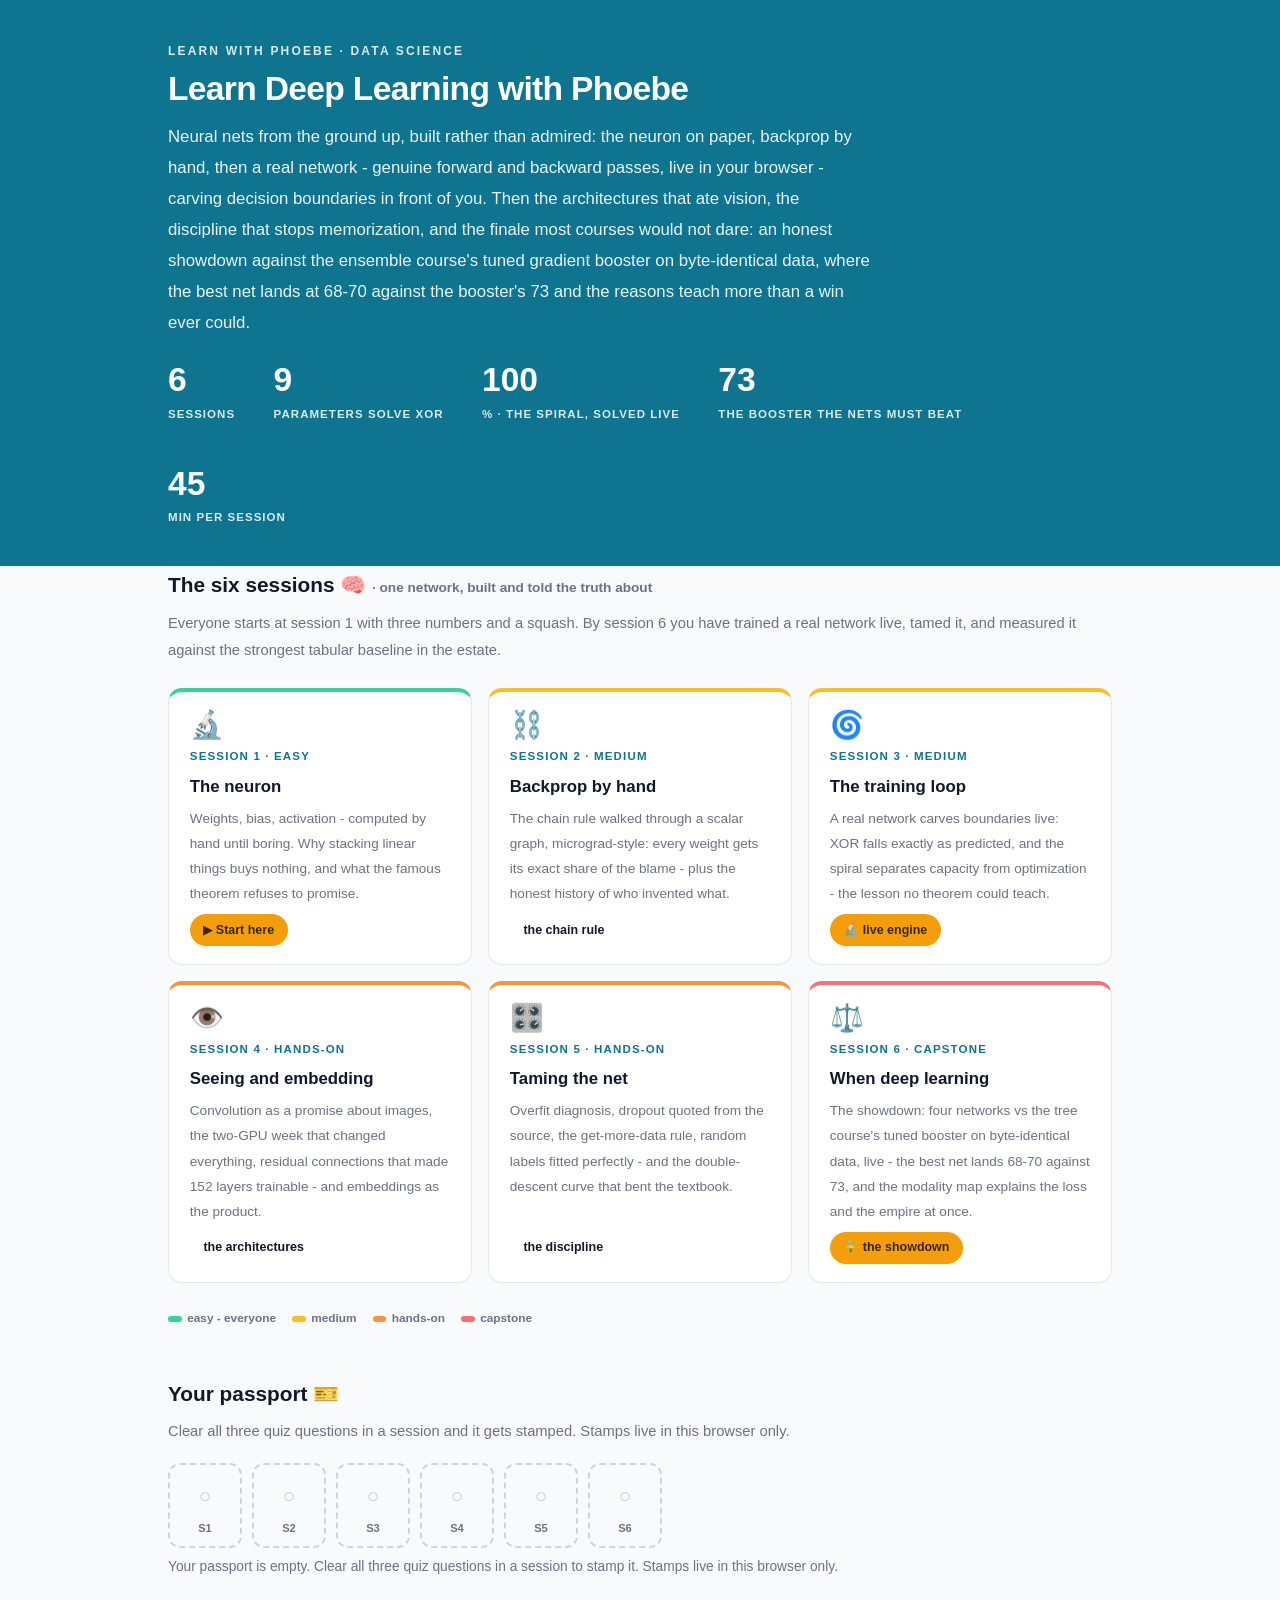
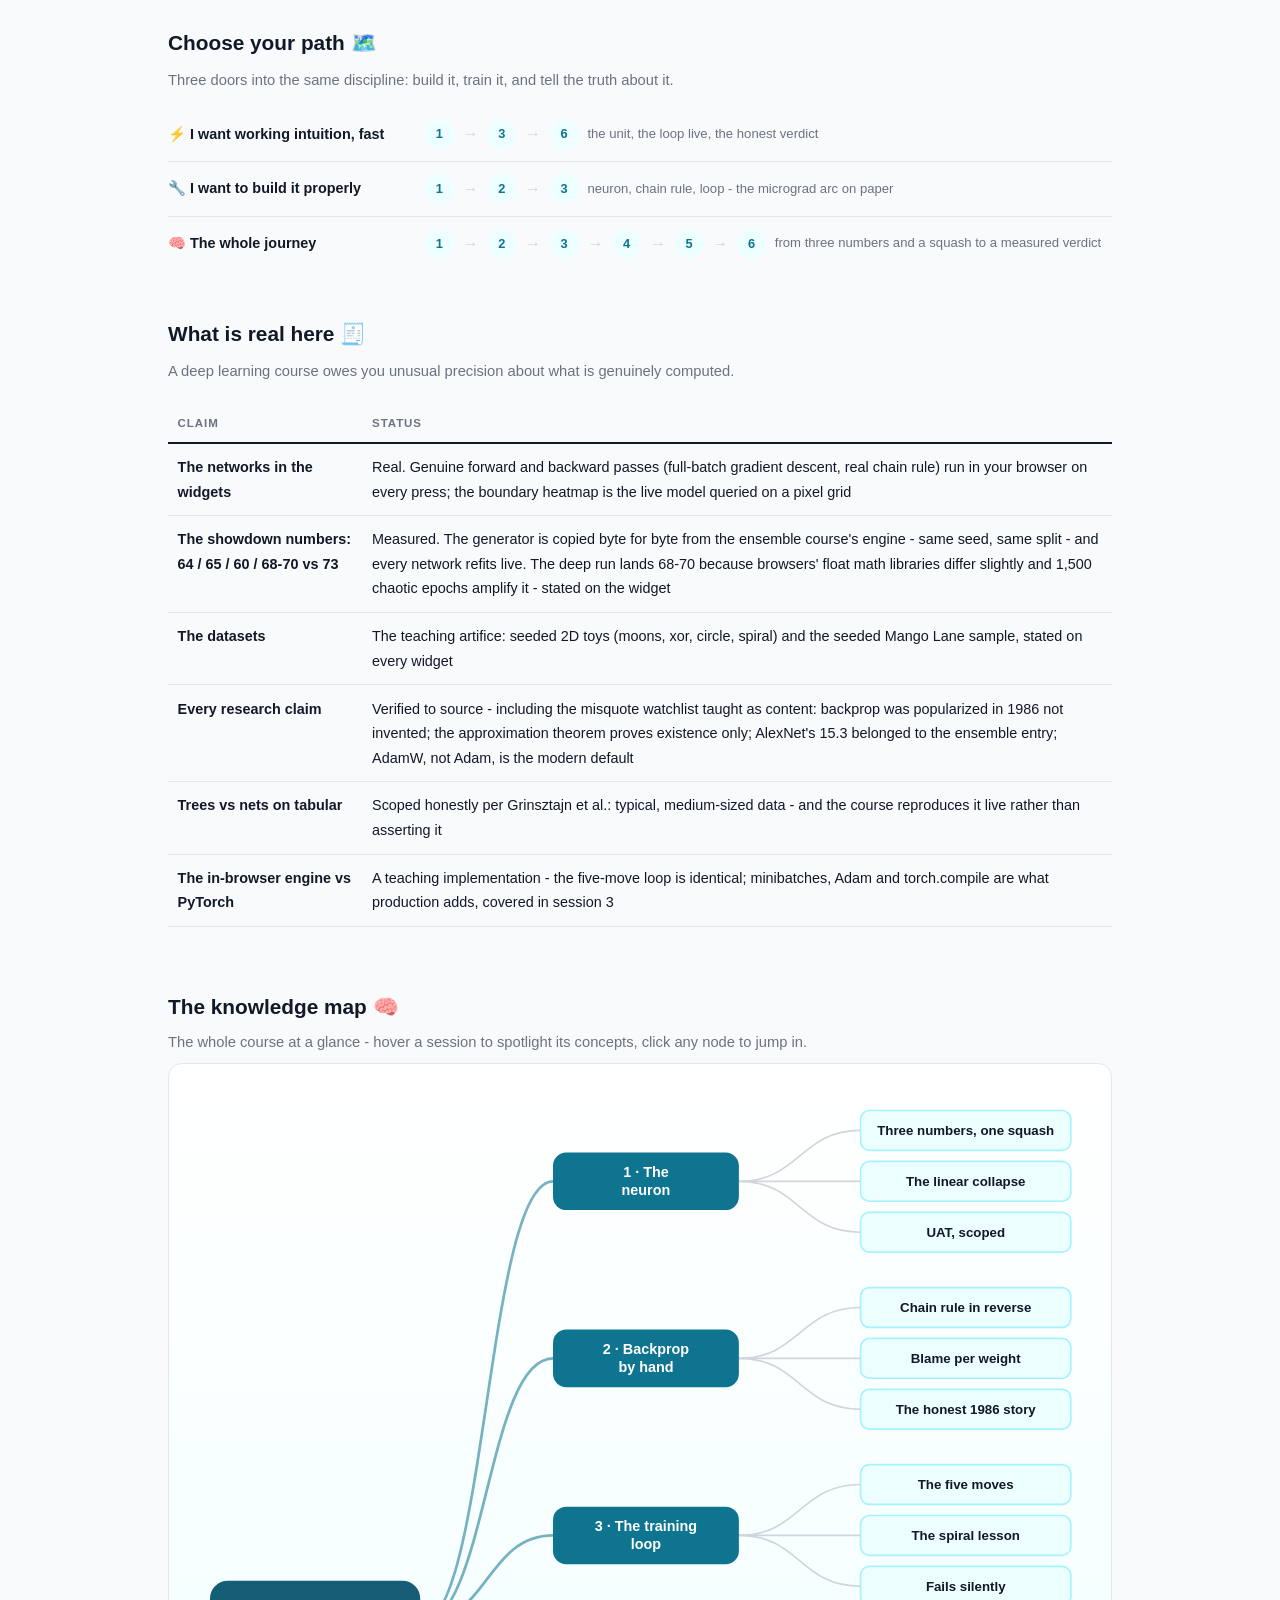
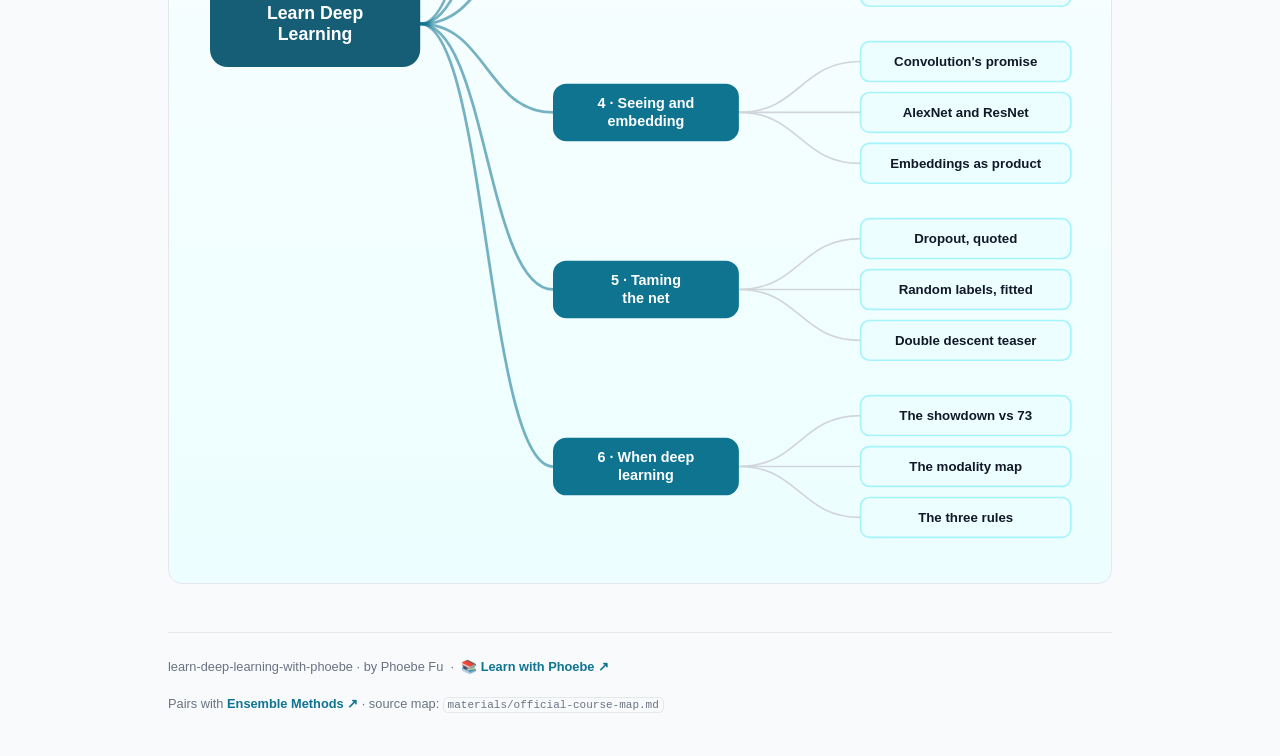
==== index.html @ b38aedf1 "Give this course its own passport storage key PASSPORT_KEY in assets/app.js was still "lwp-passport:" ====
<!DOCTYPE html>
<html lang="en">
<head>
<meta charset="UTF-8">
<meta name="viewport" content="width=device-width, initial-scale=1.0">
<!-- social:start -->
<meta name="description" content="Six sessions on neural nets from the ground up: backprop by hand, a real network carving boundaries live in your browser, the architectures that ate vision, and the honest showdown against gradient boosting on identical data. Free, by Phoebe Fu.">
<meta property="og:type" content="website">
<meta property="og:site_name" content="Learn with Phoebe">
<meta property="og:title" content="Learn Deep Learning with Phoebe">
<meta property="og:description" content="Neural nets from the ground up - backprop by hand, live boundary carving, and the honest showdown vs the trees.">
<meta property="og:url" content="https://phoebefu6.github.io/learn-deep-learning-with-phoebe/">
<meta property="og:image" content="https://phoebefu6.github.io/learn-deep-learning-with-phoebe/assets/og-cover.png">
<meta name="twitter:card" content="summary_large_image">
<meta name="twitter:title" content="Learn Deep Learning with Phoebe">
<meta name="twitter:description" content="Neural nets from the ground up, with a real network trained live in your browser.">
<meta name="twitter:image" content="https://phoebefu6.github.io/learn-deep-learning-with-phoebe/assets/og-cover.png">
<!-- social:end -->
<title>Learn Deep Learning with Phoebe</title>
<link rel="stylesheet" href="assets/style.css?v=1">
<style>

  .stats-row { display: flex; gap: 2.4rem; margin-top: 1.5rem; flex-wrap: wrap; }
  .stat b { display: block; font-size: 2.1rem; font-weight: 800; line-height: 1.05; font-variant-numeric: tabular-nums; }
  .stat span { font-size: .72rem; opacity: .85; text-transform: uppercase; letter-spacing: .09em; font-weight: 600; }

  .course-grid { display: grid; grid-template-columns: repeat(auto-fit, minmax(17rem, 1fr)); gap: 1rem; margin-top: 1.5rem; }
  .course-card {
    border: 1px solid var(--hairline);
    border-top: 4px solid var(--diff, var(--indigo));
    border-radius: var(--radius);
    padding: 1.2rem 1.3rem 1.1rem;
    display: flex;
    flex-direction: column;
    gap: .5rem;
    text-decoration: none;
    color: var(--ink);
    background: #fff;
    transition: box-shadow .15s ease, border-color .15s ease, transform .15s ease;
    position: relative;
  }
  .course-card:hover { border-color: var(--indigo-soft); border-top-color: var(--diff, var(--indigo)); box-shadow: 0 8px 28px rgba(14,116,144,.14); transform: translateY(-3px); }
  .course-card .cicon { font-size: 1.7rem; line-height: 1; }
  .course-card .cnum { font-size: .72rem; font-weight: 700; color: var(--indigo); text-transform: uppercase; letter-spacing: .1em; }
  .course-card h3 { font-size: 1.05rem; font-weight: 800; line-height: 1.3; }
  .course-card p { font-size: .85rem; color: var(--muted); flex: 1; }
  .course-card .meta { display: flex; gap: .4rem; flex-wrap: wrap; }

  .diff-legend { display: flex; gap: 1rem; margin-top: 1.6rem; font-size: .74rem; color: var(--muted); font-weight: 600; flex-wrap: wrap; }
  .diff-legend i { display: inline-block; width: .85rem; height: .35rem; border-radius: 999px; margin-right: .35rem; vertical-align: middle; }

  .paths { margin-top: 2.6rem; }
  .paths h2 { font-size: 1.3rem; font-weight: 800; margin-bottom: .3rem; }
  .paths .plede { color: var(--muted); font-size: .92rem; margin-bottom: .8rem; }
  .path { display: flex; gap: .55rem; align-items: center; padding: .75rem 0; border-bottom: .5px solid var(--hairline); flex-wrap: wrap; }
  .path:last-child { border-bottom: none; }
  .path b { min-width: 15.5rem; font-size: .9rem; }
  .path .pstep { background: var(--indigo-50); color: var(--indigo); border-radius: 999px; padding: .16rem .68rem; font-weight: 700; font-size: .8rem; text-decoration: none; transition: all .12s ease; }
  .path .pstep:hover { background: var(--indigo); color: #fff; }
  .path .parr { color: var(--faint); font-weight: 700; }

  .mm-section { margin-top: 1.6rem; }
  .mm-section h2 { font-size: 1.3rem; font-weight: 800; margin-bottom: .2rem; }
  .mm-section .mm-lede { color: var(--muted); font-size: .92rem; margin-bottom: .4rem; }
  .mm-wrap { border: 1px solid var(--hairline); border-radius: var(--radius); background: linear-gradient(180deg,#fff,#ECFEFF); padding: .6rem; overflow-x: auto; }
  .mm-svg { width: 100%; height: auto; display: block; max-width: 60rem; margin: 0 auto; min-width: 34rem; }
  .mm-link { cursor: pointer; text-decoration: none; }
  .mm-node rect { transition: opacity .15s ease, filter .15s ease; }
  .mm-node text { pointer-events: none; }
  .mm-link:hover .mm-node rect { filter: brightness(1.06); }
  .mm-edge { transition: opacity .15s ease; }
</style>
</head>
<body>

<header class="masthead">
  <div class="wrap">
    <div class="eyebrow">Learn with Phoebe · Data Science</div>
    <h1>Learn <span class="accent">Deep Learning</span> with Phoebe</h1>
    <p class="sub">Neural nets from the ground up, built rather than admired: the neuron on paper, backprop by hand, then a real network - genuine forward and backward passes, live in your browser - carving decision boundaries in front of you. Then the architectures that ate vision, the discipline that stops memorization, and the finale most courses would not dare: an honest showdown against the ensemble course's tuned gradient booster on byte-identical data, where the best net lands at 68-70 against the booster's 73 and the reasons teach more than a win ever could.</p>
    <div class="stats-row">
      <div class="stat"><b data-count="6">6</b><span>sessions</span></div>
      <div class="stat"><b data-count="9">9</b><span>parameters solve XOR</span></div>
      <div class="stat"><b data-count="100">100</b><span>% · the spiral, solved live</span></div>
      <div class="stat"><b data-count="73">73</b><span>the booster the nets must beat</span></div>
      <div class="stat"><b data-count="45">45</b><span>min per session</span></div>
    </div>
  </div>
</header>

<main class="wrap">

  <section class="section">
    <div class="paths" style="margin-top:0">
      <h2>The six sessions 🧠 <span style="font-size:.85rem;font-weight:600;color:var(--muted)">· one network, built and told the truth about</span></h2>
      <p class="plede">Everyone starts at session 1 with three numbers and a squash. By session 6 you have trained a real network live, tamed it, and measured it against the strongest tabular baseline in the estate.</p>
    </div>

    <div class="course-grid">
      <a class="course-card" href="courses/01-the-neuron.html" style="--diff:#34D399">
        <span class="cicon">🔬</span>
        <span class="cnum">Session 1 · easy</span>
        <h3>The neuron</h3>
        <p>Weights, bias, activation - computed by hand until boring. Why stacking linear things buys nothing, and what the famous theorem refuses to promise.</p>
        <span class="meta"><span class="pill amber">▶ Start here</span></span>
      </a>
      <a class="course-card" href="courses/02-backprop-by-hand.html" style="--diff:#FBBF24">
        <span class="cicon">⛓️</span>
        <span class="cnum">Session 2 · medium</span>
        <h3>Backprop by hand</h3>
        <p>The chain rule walked through a scalar graph, micrograd-style: every weight gets its exact share of the blame - plus the honest history of who invented what.</p>
        <span class="meta"><span class="pill">the chain rule</span></span>
      </a>
      <a class="course-card" href="courses/03-the-training-loop.html" style="--diff:#FBBF24">
        <span class="cicon">🌀</span>
        <span class="cnum">Session 3 · medium</span>
        <h3>The training loop</h3>
        <p>A real network carves boundaries live: XOR falls exactly as predicted, and the spiral separates capacity from optimization - the lesson no theorem could teach.</p>
        <span class="meta"><span class="pill amber">🔬 live engine</span></span>
      </a>
      <a class="course-card" href="courses/04-seeing-and-embedding.html" style="--diff:#FB923C">
        <span class="cicon">👁️</span>
        <span class="cnum">Session 4 · hands-on</span>
        <h3>Seeing and embedding</h3>
        <p>Convolution as a promise about images, the two-GPU week that changed everything, residual connections that made 152 layers trainable - and embeddings as the product.</p>
        <span class="meta"><span class="pill">the architectures</span></span>
      </a>
      <a class="course-card" href="courses/05-taming-the-net.html" style="--diff:#FB923C">
        <span class="cicon">🎛️</span>
        <span class="cnum">Session 5 · hands-on</span>
        <h3>Taming the net</h3>
        <p>Overfit diagnosis, dropout quoted from the source, the get-more-data rule, random labels fitted perfectly - and the double-descent curve that bent the textbook.</p>
        <span class="meta"><span class="pill">the discipline</span></span>
      </a>
      <a class="course-card" href="courses/06-when-deep-learning.html" style="--diff:#F87171">
        <span class="cicon">⚖️</span>
        <span class="cnum">Session 6 · capstone</span>
        <h3>When deep learning</h3>
        <p>The showdown: four networks vs the tree course's tuned booster on byte-identical data, live - the best net lands 68-70 against 73, and the modality map explains the loss and the empire at once.</p>
        <span class="meta"><span class="pill amber">🔒 the showdown</span></span>
      </a>
    </div>

    <div class="diff-legend">
      <span><i style="background:#34D399"></i>easy - everyone</span>
      <span><i style="background:#FBBF24"></i>medium</span>
      <span><i style="background:#FB923C"></i>hands-on</span>
      <span><i style="background:#F87171"></i>capstone</span>
    </div>
  </section>

  <section class="section">
    <div class="paths" style="margin-top:0">
      <h2>Your passport 🎫</h2>
      <p class="plede">Clear all three quiz questions in a session and it gets stamped. Stamps live in this browser only.</p>
    </div>
    <div class="pp-strip"></div>
  </section>

  <section class="section">
    <div class="paths">
      <h2>Choose your path 🗺️</h2>
      <p class="plede">Three doors into the same discipline: build it, train it, and tell the truth about it.</p>
      <div class="path"><b>⚡ I want working intuition, fast</b>
        <a class="pstep" href="courses/01-the-neuron.html">1</a><span class="parr">→</span>
        <a class="pstep" href="courses/03-the-training-loop.html">3</a><span class="parr">→</span>
        <a class="pstep" href="courses/06-when-deep-learning.html">6</a>
        <span style="font-size:.82rem;color:var(--muted)">the unit, the loop live, the honest verdict</span>
      </div>
      <div class="path"><b>🔧 I want to build it properly</b>
        <a class="pstep" href="courses/01-the-neuron.html">1</a><span class="parr">→</span>
        <a class="pstep" href="courses/02-backprop-by-hand.html">2</a><span class="parr">→</span>
        <a class="pstep" href="courses/03-the-training-loop.html">3</a>
        <span style="font-size:.82rem;color:var(--muted)">neuron, chain rule, loop - the micrograd arc on paper</span>
      </div>
      <div class="path"><b>🧠 The whole journey</b>
        <a class="pstep" href="courses/01-the-neuron.html">1</a><span class="parr">→</span>
        <a class="pstep" href="courses/02-backprop-by-hand.html">2</a><span class="parr">→</span>
        <a class="pstep" href="courses/03-the-training-loop.html">3</a><span class="parr">→</span>
        <a class="pstep" href="courses/04-seeing-and-embedding.html">4</a><span class="parr">→</span>
        <a class="pstep" href="courses/05-taming-the-net.html">5</a><span class="parr">→</span>
        <a class="pstep" href="courses/06-when-deep-learning.html">6</a>
        <span style="font-size:.82rem;color:var(--muted)">from three numbers and a squash to a measured verdict</span>
      </div>
    </div>
  </section>

  <section class="section">
    <div class="paths" style="margin-top:0">
      <h2>What is real here 🧾</h2>
      <p class="plede">A deep learning course owes you unusual precision about what is genuinely computed.</p>
    </div>
    <table class="clean">
      <tr><th>Claim</th><th>Status</th></tr>
      <tr><td>The networks in the widgets</td><td>Real. Genuine forward and backward passes (full-batch gradient descent, real chain rule) run in your browser on every press; the boundary heatmap is the live model queried on a pixel grid</td></tr>
      <tr><td>The showdown numbers: 64 / 65 / 60 / 68-70 vs 73</td><td>Measured. The generator is copied byte for byte from the ensemble course's engine - same seed, same split - and every network refits live. The deep run lands 68-70 because browsers' float math libraries differ slightly and 1,500 chaotic epochs amplify it - stated on the widget</td></tr>
      <tr><td>The datasets</td><td>The teaching artifice: seeded 2D toys (moons, xor, circle, spiral) and the seeded Mango Lane sample, stated on every widget</td></tr>
      <tr><td>Every research claim</td><td>Verified to source - including the misquote watchlist taught as content: backprop was popularized in 1986 not invented; the approximation theorem proves existence only; AlexNet's 15.3 belonged to the ensemble entry; AdamW, not Adam, is the modern default</td></tr>
      <tr><td>Trees vs nets on tabular</td><td>Scoped honestly per Grinsztajn et al.: typical, medium-sized data - and the course reproduces it live rather than asserting it</td></tr>
      <tr><td>The in-browser engine vs PyTorch</td><td>A teaching implementation - the five-move loop is identical; minibatches, Adam and torch.compile are what production adds, covered in session 3</td></tr>
    </table>
  </section>

  <section class="section mm-section">
    <h2>The knowledge map 🧠</h2>
    <p class="mm-lede">The whole course at a glance - hover a session to spotlight its concepts, click any node to jump in.</p>
    <div class="mm-wrap"><div id="mindmap"></div></div>
  </section>

  <footer class="pagefoot">
    <span>learn-deep-learning-with-phoebe · by Phoebe Fu &nbsp;·&nbsp; 📚 <a href="https://phoebefu6.github.io/learn-with-phoebe/">Learn with Phoebe ↗</a></span>
    <span>Pairs with <a href="https://phoebefu6.github.io/learn-ensemble-methods-with-phoebe/">Ensemble Methods ↗</a> · source map: <span class="mono">materials/official-course-map.md</span></span>
  </footer>

</main>

<script>
window.MINDMAP_DATA = {
  "title": "Learn Deep\nLearning",
  "centerColor": "#155E75",
  "sessions": [
    {
      "label": "The\nneuron",
      "href": "courses/01-the-neuron.html",
      "color": "#34D399",
      "concepts": [
        { "label": "Three numbers, one squash", "href": "courses/01-the-neuron.html" },
        { "label": "The linear collapse", "href": "courses/01-the-neuron.html" },
        { "label": "UAT, scoped", "href": "courses/01-the-neuron.html" }
      ]
    },
    {
      "label": "Backprop\nby hand",
      "href": "courses/02-backprop-by-hand.html",
      "color": "#FBBF24",
      "concepts": [
        { "label": "Chain rule in reverse", "href": "courses/02-backprop-by-hand.html" },
        { "label": "Blame per weight", "href": "courses/02-backprop-by-hand.html" },
        { "label": "The honest 1986 story", "href": "courses/02-backprop-by-hand.html" }
      ]
    },
    {
      "label": "The training\nloop",
      "href": "courses/03-the-training-loop.html",
      "color": "#FBBF24",
      "concepts": [
        { "label": "The five moves", "href": "courses/03-the-training-loop.html" },
        { "label": "The spiral lesson", "href": "courses/03-the-training-loop.html" },
        { "label": "Fails silently", "href": "courses/03-the-training-loop.html" }
      ]
    },
    {
      "label": "Seeing and\nembedding",
      "href": "courses/04-seeing-and-embedding.html",
      "color": "#FB923C",
      "concepts": [
        { "label": "Convolution's promise", "href": "courses/04-seeing-and-embedding.html" },
        { "label": "AlexNet and ResNet", "href": "courses/04-seeing-and-embedding.html" },
        { "label": "Embeddings as product", "href": "courses/04-seeing-and-embedding.html" }
      ]
    },
    {
      "label": "Taming\nthe net",
      "href": "courses/05-taming-the-net.html",
      "color": "#FB923C",
      "concepts": [
        { "label": "Dropout, quoted", "href": "courses/05-taming-the-net.html" },
        { "label": "Random labels, fitted", "href": "courses/05-taming-the-net.html" },
        { "label": "Double descent teaser", "href": "courses/05-taming-the-net.html" }
      ]
    },
    {
      "label": "When deep\nlearning",
      "href": "courses/06-when-deep-learning.html",
      "color": "#F87171",
      "concepts": [
        { "label": "The showdown vs 73", "href": "courses/06-when-deep-learning.html" },
        { "label": "The modality map", "href": "courses/06-when-deep-learning.html" },
        { "label": "The three rules", "href": "courses/06-when-deep-learning.html" }
      ]
    }
  ]
};
</script>
<script src="assets/mindmap.js?v=1"></script>
<script src="assets/app.js?v=2"></script>
</body>
</html>
---- assets/style.css ----
/* learn-mcp-with-phoebe - editorial bold design system
   Accent: SQLite blue #0E7490 · Ink navy #155E75 · Flagship: amber #F59E0B
   (CSS var names still read --indigo/--amber; they hold SQL-blue values.) */

:root {
  --indigo: #0E7490;
  --indigo-deep: #155E75;
  --indigo-mid: #06B6D4;
  --indigo-soft: #A5F3FC;
  --indigo-50: #ECFEFF;
  --ink: #111827;
  --muted: #6B7280;
  --faint: #D1D5DB;
  --hairline: #E5E7EB;
  --amber: #F59E0B;
  --amber-ink: #3A2400;
  --amber-50: #FFF7E6;
  --paper: #F8FAFC;
  --code-bg: #06202B;
  --code-ink: #D7ECF2;
  --radius: 14px;
}

* { margin: 0; padding: 0; box-sizing: border-box; }

html { font-size: 16px; scroll-behavior: smooth; }
html.zoom-125 { font-size: 20px; }
html.zoom-150 { font-size: 24px; }

body {
  font-family: "Inter", -apple-system, BlinkMacSystemFont, "Segoe UI", Roboto, sans-serif;
  background: var(--paper);
  color: var(--ink);
  line-height: 1.85;
  font-feature-settings: "tnum";
}

.wrap { max-width: 62rem; margin: 0 auto; padding: 0 1.5rem; }

/* ---------- header band ---------- */
.masthead {
  background: var(--indigo);
  color: #fff;
  padding: 2.5rem 0 2.25rem;
}
.masthead .eyebrow {
  font-size: .75rem;
  letter-spacing: .18em;
  text-transform: uppercase;
  opacity: .85;
  font-weight: 600;
}
.masthead h1 {
  font-size: 2.1rem;
  line-height: 1.15;
  font-weight: 800;
  margin: .5rem 0 .75rem;
  letter-spacing: -.02em;
}
.masthead h1 .accent { color: inherit; }
.masthead .sub { font-size: 1.05rem; opacity: .92; max-width: 44rem; }

.chip-row { display: flex; flex-wrap: wrap; gap: .5rem; margin-top: 1.1rem; }
.chip {
  display: inline-flex;
  align-items: center;
  gap: .35rem;
  border-radius: 999px;
  padding: .25rem .8rem;
  font-size: .78rem;
  font-weight: 600;
  white-space: nowrap;
}
.chip.level { background: #fff; color: var(--indigo); }
.chip.audience { background: rgba(255,255,255,.16); color: #fff; border: 1px solid rgba(255,255,255,.35); }
.chip.time { background: var(--ink); color: #fff; font-variant-numeric: tabular-nums; }


/* ---------- toolbar ---------- */
.toolbar {
  position: sticky;
  top: 0;
  z-index: 40;
  background: rgba(255,255,255,.94);
  backdrop-filter: blur(6px);
  border-bottom: 1px solid var(--hairline);
  padding: .55rem 0;
}
.toolbar .wrap { display: flex; align-items: center; gap: .6rem; }
.toolbar .crumb { font-size: .8rem; color: var(--muted); font-weight: 600; margin-right: auto; }
.toolbar .crumb a { color: var(--indigo); text-decoration: none; }
.btn {
  border: 1px solid var(--hairline);
  background: #fff;
  color: var(--ink);
  border-radius: 999px;
  padding: .35rem .9rem;
  font-size: .78rem;
  font-weight: 600;
  cursor: pointer;
  font-family: inherit;
  transition: all .15s ease;
}
.btn:hover { border-color: var(--indigo); color: var(--indigo); }
.btn.primary { background: var(--indigo); border-color: var(--indigo); color: #fff; }
.btn.primary:hover { background: var(--indigo-deep); }

/* ---------- sections ---------- */
main { padding: 2.5rem 0 4rem; }

.section { margin-bottom: 2.8rem; }
.section-kicker { margin-bottom: 1rem; }
.section-kicker .klabel {
  display: block;
  font-size: .72rem;
  text-transform: uppercase;
  letter-spacing: .1em;
  color: var(--indigo);
  font-weight: 700;
  margin-bottom: .35rem;
}
.section-kicker h2 {
  font-size: 1.45rem;
  font-weight: 800;
  letter-spacing: -.01em;
  display: flex;
  align-items: center;
  gap: .7rem;
  flex-wrap: wrap;
}
.section-kicker .tag {
  border-radius: 999px;
  padding: .18rem .7rem;
  font-size: .7rem;
  font-weight: 700;
  text-transform: uppercase;
  letter-spacing: .08em;
}
.tag.concept { background: var(--indigo-50); color: var(--indigo); }
.tag.demo { background: var(--amber-50); color: var(--amber-ink); }
.tag.exercise { background: var(--ink); color: #fff; }

.lede { color: var(--muted); max-width: 46rem; margin-bottom: 1.4rem; line-height: 1.8; }

/* live vs self-study markers on cards */
.mode {
  font-size: .64rem;
  font-weight: 700;
  text-transform: uppercase;
  letter-spacing: .07em;
  padding: .14rem .6rem;
  border-radius: 999px;
  flex: none;
}
.mode.live { background: var(--indigo); color: #fff; }
.mode.self { background: #fff; color: var(--muted); border: 1px solid var(--hairline); }

/* ---------- accordions ---------- */
details.card {
  border: 1px solid var(--hairline);
  border-radius: var(--radius);
  margin-bottom: .8rem;
  overflow: hidden;
  background: #fff;
}
details.card[open] { border-color: var(--indigo-soft); box-shadow: 0 8px 28px rgba(14,116,144,.08); }
details.card summary {
  list-style: none;
  cursor: pointer;
  padding: 1rem 1.25rem;
  display: flex;
  align-items: center;
  gap: .75rem;
  font-weight: 700;
  font-size: 1.02rem;
  user-select: none;
}
details.card summary::-webkit-details-marker { display: none; }
details.card summary .dot {
  width: .6rem; height: .6rem;
  border-radius: 999px;
  background: var(--indigo);
  flex: none;
}
details.card summary .mini { margin-left: auto; font-size: .72rem; color: var(--muted); font-weight: 600; white-space: nowrap; }
details.card summary .caret { transition: transform .2s ease; color: var(--indigo); font-size: .8rem; }
details.card[open] summary .caret { transform: rotate(90deg); }
details.card .body { padding: 0 1.25rem 1.4rem; border-top: 1px solid var(--hairline); padding-top: 1.15rem; }
details.card .body p { margin-bottom: 1.05rem; max-width: 48rem; }
details.card .body p:last-child { margin-bottom: 0; }
details.card .body ul, details.card .body ol { margin: 0 0 1.1rem 1.2rem; max-width: 47rem; }
details.card .body li { margin-bottom: .65rem; }
details.card .body h4 { font-size: .95rem; font-weight: 700; margin: 1.1rem 0 .45rem; }
details.card .body h4:first-child { margin-top: 0; }

/* ---------- pills & legends ---------- */
.legend { display: flex; flex-wrap: wrap; gap: .5rem; margin: 0 0 1.2rem; }
.pill {
  display: inline-flex;
  align-items: center;
  gap: .4rem;
  border-radius: 999px;
  padding: .28rem .85rem;
  font-size: .78rem;
  font-weight: 600;
}
.pill.solid { background: var(--indigo); color: #fff; }
.pill.light { background: var(--indigo-50); color: var(--indigo); }
.pill.inkpill { background: var(--ink); color: #fff; }
.pill.amber, .pill.peach { background: var(--amber); color: var(--amber-ink); }
.pill.bare { color: var(--faint); }

/* ---------- 4D grid ---------- */
.grid-2 { display: grid; grid-template-columns: repeat(auto-fit, minmax(15rem, 1fr)); gap: .8rem; margin: .5rem 0 1rem; }
.d-card {
  border: 1px solid var(--hairline);
  border-left: 4px solid var(--indigo);
  border-radius: 10px;
  padding: 1rem 1.1rem;
}
.d-card h4 { font-size: .95rem; margin-bottom: .3rem; }
.d-card h4 .lead-letter { color: var(--indigo); }
.d-card p { font-size: .86rem; color: var(--muted); margin: 0; }

/* ---------- tables ---------- */
table.clean { width: 100%; border-collapse: collapse; font-size: .9rem; margin: .4rem 0 1rem; }
table.clean th {
  text-align: left;
  font-size: .72rem;
  text-transform: uppercase;
  letter-spacing: .08em;
  color: var(--muted);
  padding: .5rem .6rem;
  border-bottom: 2px solid var(--ink);
}
table.clean td { padding: .7rem .6rem; border-bottom: .5px solid var(--hairline); vertical-align: top; line-height: 1.7; }
table.clean td:first-child { font-weight: 600; }

/* ---------- prompt boxes ---------- */
.prompt-box {
  position: relative;
  background: var(--code-bg);
  color: var(--code-ink);
  border-radius: var(--radius);
  padding: 1.1rem 1.2rem;
  margin: 1rem 0 1.2rem;
  font-family: "SF Mono", ui-monospace, Menlo, Consolas, monospace;
  font-size: .84rem;
  line-height: 1.65;
  white-space: pre-wrap;
  word-break: break-word;
}
.prompt-box .label {
  position: absolute;
  top: -0.7rem;
  left: 1rem;
  background: var(--indigo);
  color: #fff;
  font-family: "Inter", -apple-system, sans-serif;
  font-size: .68rem;
  font-weight: 700;
  letter-spacing: .06em;
  text-transform: uppercase;
  border-radius: 999px;
  padding: .15rem .7rem;
}
.prompt-box.bad .label { background: var(--faint); color: var(--ink); }
.prompt-box.good .label { background: var(--amber); color: var(--amber-ink); }
.copy-btn {
  position: absolute;
  top: .7rem;
  right: .7rem;
  background: rgba(255,255,255,.1);
  border: 1px solid rgba(255,255,255,.25);
  color: #fff;
  border-radius: 999px;
  padding: .25rem .8rem;
  font-size: .72rem;
  font-weight: 600;
  cursor: pointer;
  font-family: "Inter", -apple-system, sans-serif;
  transition: background .15s ease;
}
.copy-btn:hover { background: rgba(255,255,255,.22); }
.copy-btn.copied { background: var(--amber); border-color: var(--amber); color: var(--amber-ink); }

/* ---------- demo steps ---------- */
.steps { counter-reset: step; margin: .6rem 0 1rem; }
.step {
  display: flex;
  gap: .9rem;
  padding: .85rem 0;
  border-bottom: .5px solid var(--hairline);
}
.step:last-child { border-bottom: none; }
.step::before {
  counter-increment: step;
  content: counter(step);
  flex: none;
  width: 1.7rem; height: 1.7rem;
  border-radius: 999px;
  background: var(--indigo-50);
  color: var(--indigo);
  font-weight: 700;
  font-size: .85rem;
  display: inline-flex;
  align-items: center;
  justify-content: center;
  margin-top: .1rem;
}
.step p { margin: 0; }

/* ---------- callouts ---------- */
.callout {
  border-radius: var(--radius);
  padding: 1rem 1.2rem;
  margin: 1rem 0;
  font-size: .92rem;
}
.callout.tip { background: var(--indigo-50); border-left: 4px solid var(--indigo); }
.callout.win { background: var(--amber-50); border-left: 4px solid var(--amber); }
.callout strong:first-child { display: block; margin-bottom: .2rem; }

.callout.example {
  background: #FFFFFF;
  border: 1px solid var(--hairline);
  border-left: 4px solid var(--amber);
  font-size: .9rem;
}
.callout.example .ex-pill {
  display: inline-block;
  background: var(--amber);
  color: var(--amber-ink);
  border-radius: 999px;
  padding: .15rem .7rem;
  font-size: .68rem;
  font-weight: 700;
  text-transform: uppercase;
  letter-spacing: .06em;
  margin-bottom: .5rem;
}
.callout.example p { margin: 0 0 .75rem; max-width: 47rem; }
.callout.example p:last-child { margin-bottom: 0; }
.callout.example ul { margin: 0 0 0 1.1rem; max-width: 46rem; }
.callout.example li { margin-bottom: .6rem; }
.callout.example li:last-child { margin-bottom: 0; }

/* ---------- zoomable figures ---------- */
figure.zoomable {
  border: 1px solid var(--hairline);
  border-radius: var(--radius);
  padding: 1.2rem;
  margin: 1rem 0 1.4rem;
  cursor: zoom-in;
  transition: box-shadow .15s ease;
  background: #fff;
}
figure.zoomable:hover { box-shadow: 0 8px 28px rgba(14,116,144,.12); }
figure.zoomable svg, figure.zoomable img { width: 100%; height: auto; display: block; }
figure.zoomable figcaption {
  margin-top: .6rem;
  font-size: .76rem;
  color: var(--muted);
  font-weight: 600;
  display: flex;
  align-items: center;
  gap: .4rem;
}

.lightbox {
  position: fixed;
  inset: 0;
  z-index: 100;
  background: rgba(17,24,39,.9);
  display: none;
  align-items: center;
  justify-content: center;
  padding: 3vh 3vw;
  cursor: zoom-out;
}
.lightbox.open { display: flex; }
.lightbox .inner {
  background: #fff;
  border-radius: var(--radius);
  padding: 2rem;
  max-width: 94vw;
  max-height: 92vh;
  overflow: auto;
}
.lightbox .inner svg, .lightbox .inner img { width: min(88vw, 70rem); height: auto; }
.lightbox .close-hint {
  position: fixed;
  top: 1rem; right: 1.4rem;
  color: #fff;
  font-size: .8rem;
  font-weight: 600;
  opacity: .8;
}

/* ---------- courses covered ---------- */
.covered { border: 1px solid var(--hairline); border-radius: var(--radius); overflow: hidden; }
.covered-row {
  display: flex;
  align-items: baseline;
  gap: .8rem;
  padding: .75rem 1.1rem;
  border-bottom: .5px solid var(--hairline);
  font-size: .9rem;
}
.covered-row:last-child { border-bottom: none; }
.covered-row .status { flex: none; }
.covered-row .name { font-weight: 600; }
.covered-row .note { margin-left: auto; color: var(--muted); font-size: .78rem; text-align: right; }

/* ---------- cheat sheet footer ---------- */
.cheat {
  background: var(--ink);
  color: #fff;
  border-radius: var(--radius);
  padding: 1.6rem 1.6rem 1.3rem;
  margin-top: 3rem;
}
.cheat h3 { font-size: 1.1rem; margin-bottom: 1rem; }
.cheat h3 span { color: var(--indigo-soft); }
.cheat .grid-2 { gap: 1rem; }
.cheat .cheat-item { border-left: 3px solid var(--indigo-mid); padding-left: .8rem; }
.cheat .cheat-item b { display: block; font-size: .85rem; color: var(--indigo-soft); }
.cheat .cheat-item span { font-size: .82rem; opacity: .85; }

footer.pagefoot {
  border-top: 1px solid var(--hairline);
  margin-top: 3rem;
  padding: 1.4rem 0 2.5rem;
  font-size: .8rem;
  color: var(--muted);
  display: flex;
  justify-content: space-between;
  flex-wrap: wrap;
  gap: .8rem;
}
footer.pagefoot a { color: var(--indigo); text-decoration: none; font-weight: 600; }

/* ---------- wayfinding: reading progress + section dots + part numbers ---------- */

#progress-bar {
  position: fixed;
  top: 0; left: 0;
  height: 3px;
  width: 0;
  background: linear-gradient(90deg, var(--indigo), var(--amber));
  z-index: 90;
}

.pagenav {
  position: fixed;
  right: 1.1rem;
  top: 50%;
  transform: translateY(-50%);
  z-index: 50;
  display: flex;
  flex-direction: column;
  gap: .55rem;
}
.pagenav a {
  width: .68rem; height: .68rem;
  border-radius: 999px;
  background: #fff;
  border: 2px solid var(--faint);
  display: block;
  position: relative;
  transition: all .15s ease;
}
.pagenav a:hover { border-color: var(--indigo); transform: scale(1.3); }
.pagenav a.active { background: var(--indigo); border-color: var(--indigo); }
.pagenav a .nlabel {
  position: absolute;
  right: 1.4rem;
  top: 50%;
  transform: translateY(-50%);
  background: var(--ink);
  color: #fff;
  font-size: .7rem;
  font-weight: 600;
  padding: .22rem .65rem;
  border-radius: 6px;
  white-space: nowrap;
  opacity: 0;
  pointer-events: none;
  transition: opacity .15s ease;
}
.pagenav a:hover .nlabel { opacity: 1; }
@media (max-width: 74rem) { .pagenav { display: none; } }

main { counter-reset: partnum -1; }
.section .section-kicker { position: relative; }
.section .section-kicker::before {
  counter-increment: partnum;
  content: counter(partnum, decimal-leading-zero);
  position: absolute;
  right: 0;
  top: -1.2rem;
  font-size: 4.4rem;
  font-weight: 800;
  color: var(--indigo-50);
  line-height: 1;
  font-variant-numeric: tabular-nums;
  pointer-events: none;
  z-index: 0;
}
.section .section-kicker > * { position: relative; z-index: 1; }

details.card summary { transition: background .15s ease; }
details.card summary:hover { background: #FAFCFE; }

/* ---------- journey strip: you are here in the series ---------- */
.journey {
  display: flex;
  align-items: center;
  gap: .45rem;
  margin-top: 1.1rem;
  flex-wrap: wrap;
}
.journey .jlabel { font-size: .7rem; font-weight: 700; text-transform: uppercase; letter-spacing: .09em; opacity: .8; margin-right: .3rem; }
.journey a {
  width: 1.7rem; height: 1.7rem;
  border-radius: 999px;
  display: inline-flex;
  align-items: center;
  justify-content: center;
  font-size: .8rem;
  font-weight: 700;
  text-decoration: none;
  color: #fff;
  border: 1.5px solid rgba(255,255,255,.45);
  transition: all .15s ease;
  font-variant-numeric: tabular-nums;
}
.journey a:hover { border-color: #fff; transform: scale(1.12); }
.journey a.here { background: #fff; color: var(--indigo); border-color: #fff; }
.journey a.dd-chip { width: auto; border-radius: 999px; padding: 0 .7rem; font-size: .72rem; }

/* ---------- check-yourself quiz ---------- */
.quiz-q {
  border: 1px solid var(--hairline);
  border-radius: var(--radius);
  padding: 1.1rem 1.25rem 1rem;
  margin-bottom: .9rem;
  background: #fff;
}
.quiz-q .qtext { font-weight: 700; margin-bottom: .7rem; }
.quiz-q .qopt {
  display: block;
  width: 100%;
  text-align: left;
  background: #fff;
  border: 1px solid var(--hairline);
  border-radius: 10px;
  padding: .6rem .9rem;
  margin-bottom: .5rem;
  font-size: .9rem;
  font-family: inherit;
  color: var(--ink);
  cursor: pointer;
  transition: all .15s ease;
}
.quiz-q .qopt:hover { border-color: var(--indigo); background: var(--indigo-50); }
.quiz-q .qopt.correct { background: var(--indigo); border-color: var(--indigo); color: #fff; font-weight: 600; }
.quiz-q .qopt.correct::after { content: "  ✓"; }
.quiz-q .qopt.wrong { background: #FEF2F2; border-color: #FCA5A5; color: #991B1B; animation: qshake .3s ease; }
.quiz-q .qopt.wrong::after { content: "  ✗ try again"; font-size: .78rem; }
.quiz-q .qopt:disabled { cursor: default; }
.quiz-q .qwhy {
  display: none;
  background: var(--amber-50);
  border-left: 4px solid var(--amber);
  border-radius: 8px;
  padding: .6rem .9rem;
  font-size: .86rem;
  margin-top: .3rem;
}
.quiz-q.answered .qwhy { display: block; }
@keyframes qshake {
  0%, 100% { transform: translateX(0); }
  25% { transform: translateX(-5px); }
  75% { transform: translateX(5px); }
}
.quiz-score { font-weight: 700; color: var(--indigo); margin-top: .4rem; }

@media (prefers-reduced-motion: reduce) {
  .quiz-q .qopt.wrong { animation: none; }
  .journey a:hover { transform: none; }
}

/* ---------- micro-interactions (react-bits inspired, vanilla) ---------- */

/* BlurText: staggered word reveal on the masthead headline */
.masthead h1 .bw {
  display: inline-block;
  opacity: 0;
  filter: blur(8px);
  transform: translateY(.35em);
  animation: bw-in .7s cubic-bezier(.22,.9,.35,1) forwards;
  animation-delay: var(--bw-delay, 0s);
}
@keyframes bw-in {
  to { opacity: 1; filter: blur(0); transform: translateY(0); }
}

/* SpotlightCard: cursor-following highlight on accordion cards */
details.card { position: relative; }
details.card::after {
  content: "";
  position: absolute;
  inset: 0;
  pointer-events: none;
  opacity: 0;
  transition: opacity .3s ease;
  background: radial-gradient(320px circle at var(--mx, 50%) var(--my, 50%), rgba(14,116,144,.09), transparent 65%);
}
details.card:hover::after { opacity: 1; }

/* ScrollReveal: sections rise in as they enter the viewport */
.js-reveal .section {
  opacity: 0;
  transform: translateY(16px);
  transition: opacity .6s ease, transform .6s cubic-bezier(.22,.9,.35,1);
}
.js-reveal .section.revealed { opacity: 1; transform: none; }

@media (prefers-reduced-motion: reduce) {
  .masthead h1 .bw { animation: none; opacity: 1; filter: none; transform: none; }
  details.card::after { display: none; }
  .js-reveal .section { opacity: 1; transform: none; transition: none; }
}

@media (max-width: 40rem) {
  .masthead h1 { font-size: 1.6rem; }
  
  .toolbar .crumb { display: none; }
}

@media print {
  .toolbar, .copy-btn { display: none; }
  details.card { border: 1px solid #ccc; }
}

/* ---------- live SQL playground (sql-live.js) ---------- */
.sqlbox {
  border: 1px solid var(--hairline);
  border-radius: var(--radius);
  background: #fff;
  overflow: hidden;
  margin: 1rem 0 1.4rem;
  box-shadow: 0 8px 28px rgba(14,116,144,.06);
}
.sql-bar {
  display: flex; align-items: center; gap: .5rem;
  padding: .5rem .8rem;
  background: var(--indigo-deep);
  color: #fff;
}
.sql-dot { width: .6rem; height: .6rem; border-radius: 999px; background: var(--amber); flex: none; }
.sql-title { font-size: .76rem; font-weight: 600; letter-spacing: .02em; opacity: .92; }
.sql-spacer { margin-left: auto; }
.sql-btn {
  border: 1px solid rgba(255,255,255,.28);
  background: rgba(255,255,255,.08);
  color: #fff;
  border-radius: 999px;
  padding: .26rem .8rem;
  font-size: .74rem; font-weight: 700; cursor: pointer;
  font-family: inherit; transition: all .14s ease; white-space: nowrap;
}
.sql-btn:hover { background: rgba(255,255,255,.2); }
.sql-btn.sql-run { background: var(--amber); color: var(--amber-ink); border-color: var(--amber); }
.sql-btn.sql-run:hover { filter: brightness(1.05); }
.sql-label {
  display: block;
  font-size: .64rem; text-transform: uppercase; letter-spacing: .09em;
  font-weight: 700; color: var(--muted);
  padding: .6rem .9rem .2rem;
}
.sql-code-wrap { border-bottom: 1px solid var(--hairline); }
.sql-code {
  width: 100%;
  border: none; outline: none; resize: vertical;
  padding: .35rem .9rem .9rem;
  font-family: "SF Mono", "JetBrains Mono", Menlo, Consolas, monospace;
  font-size: .86rem; line-height: 1.6;
  color: var(--ink); background: #fff;
  tab-size: 2;
}
.sql-out { padding: .2rem .9rem 1rem; overflow-x: auto; }
.sql-tablewrap { overflow-x: auto; }
table.sql-table { width: 100%; border-collapse: collapse; font-size: .84rem; margin: .3rem 0 .1rem; }
table.sql-table th {
  text-align: left; text-transform: uppercase; letter-spacing: .05em;
  font-size: .68rem; color: var(--indigo); font-weight: 800;
  padding: .35rem .6rem; border-bottom: 2px solid var(--indigo-50); white-space: nowrap;
}
table.sql-table td {
  padding: .32rem .6rem; border-bottom: .5px solid var(--hairline);
  font-variant-numeric: tabular-nums; white-space: nowrap;
}
table.sql-table tr:last-child td { border-bottom: none; }
.sql-null { color: var(--faint); font-style: italic; font-size: .78rem; }
.sql-note { font-size: .74rem; color: var(--muted); margin: .5rem 0 0; font-weight: 600; }
.sql-hint { font-weight: 500; font-style: italic; }
.sql-err {
  font-size: .82rem; color: #991B1B; background: #FEF2F2;
  border: 1px solid #FCA5A5; border-radius: 8px;
  padding: .55rem .75rem; margin: .4rem 0 0;
  font-family: "SF Mono", Menlo, monospace;
}
.sql-cap { font-size: .78rem; color: var(--muted); padding: 0 .9rem .8rem; }
.sqlbox.sql-had-err .sql-bar { background: #7f1d1d; }


@keyframes mcpIn { from { opacity: 0; transform: translateY(6px); } to { opacity: 1; transform: none; } }


@media (max-width: 640px) {  }


@media (max-width: 640px) {
  
  
}

/* === LWP-PATCH v2 === */
/* palette-agnostic aliases: 75 repos use --indigo/--amber, 1 uses --pine/--clay */
:root {
  --pv-accent: var(--indigo, var(--pine, #F59E0B));
  --pv-flag: var(--amber, var(--clay, #0E7490));
  --pv-flag-50: var(--amber-50, var(--clay-50, #FEF3E2));
}

/* ============================================================
   v2 - readable on a phone + reading modes
   Layout only. No palette tokens are changed.
   ============================================================ */

/* --- skip link --- */
.skip-link {
  position: absolute; left: -9999px; top: 0; z-index: 200;
  background: var(--pv-accent); color: #fff;
  padding: .7rem 1.1rem; border-radius: 0 0 var(--radius) 0;
  font-weight: 700; font-size: .85rem; text-decoration: none;
}
.skip-link:focus { left: 0; }

/* --- visible keyboard focus everywhere --- */
:focus-visible {
  outline: 3px solid var(--pv-flag);
  outline-offset: 2px;
  border-radius: 4px;
}

/* --- diagrams: hold authored width, scroll instead of shrinking --- */
.figscroll { overflow-x: auto; -webkit-overflow-scrolling: touch; overscroll-behavior-x: contain; }
.figscroll::-webkit-scrollbar { height: 6px; }
.figscroll::-webkit-scrollbar-thumb { background: var(--faint); border-radius: 3px; }

/* --- tables: scroll container + sticky row label --- */
.tablescroll { overflow-x: auto; -webkit-overflow-scrolling: touch; border-radius: var(--radius); }

/* --- section contents counter --- */
.sec-meta {
  display: block; margin-top: .3rem;
  font-size: .72rem; font-weight: 700; letter-spacing: .06em;
  text-transform: uppercase; color: var(--muted);
  font-variant-numeric: tabular-nums;
}

/* --- study-mode switch --- */
.btn.mode-on { background: var(--pv-flag); border-color: var(--pv-flag); color: #fff; }

/* --- deep-linked card gets a moment of emphasis --- */
details.card.linked { border-color: var(--pv-flag); box-shadow: 0 0 0 3px var(--pv-flag-50); }

@media (max-width: 820px) {
  /* labels keep the size they were drawn at; the figure scrolls */
  figure.zoomable svg { min-width: 820px; }
  .figscroll .mm-svg, .mindmap svg { min-width: 840px; }

  table.clean { min-width: 620px; }
  table.clean th:first-child,
  table.clean td:first-child {
    position: sticky; left: 0; background: #fff;
    box-shadow: 1px 0 0 var(--hairline);
  }

  pre, .prompt-box { overflow-x: auto; }

  /* 44px tap targets */
  details.card summary { min-height: 44px; }
  .qopt { min-height: 44px; display: flex; align-items: center; padding: .7rem .9rem; }
  .toolbar .btn, .pagefoot a { min-height: 44px; display: inline-flex; align-items: center; }
}

@media (max-width: 640px) {
  /* long inline code tokens and nowrap chips are the two things that still
     forced the page sideways below 640px: let them break rather than push
     the layout. Inside the media query only - desktop is untouched. */
  :not(pre) > code, .prompt-box span, code span,
  p span, li span, td span { overflow-wrap: anywhere; word-break: break-word; }
  .chip, .syn-chip, .pill, .mode, .tag { white-space: normal; max-width: 100%; }

  
  
  .chip-row, .legend { flex-wrap: wrap; }
  .journey { flex-wrap: wrap; row-gap: .45rem; }
}

/* --- print: a session should print as a complete handout --- */
@media print {
  .pagenav, #progress-bar, .skip-link, .journey, .lightbox { display: none !important; }
  details.card > .body { display: block !important; }
  details.card, figure, table.clean, .callout { break-inside: avoid; page-break-inside: avoid; }
  figure.zoomable svg { min-width: 0; max-width: 100%; }
  .figscroll, .tablescroll { overflow: visible; }
  a[href^="http"]::after { content: " (" attr(href) ")"; font-size: .72rem; color: #555; }
}

/* swipe hint: own line, only when the diagram really does scroll */
figure.zoomable.can-scroll figcaption { flex-wrap: wrap; }
figure.zoomable.can-scroll figcaption::after {
  content: "swipe the diagram \2192";
  flex: 0 0 100%;
  margin-top: .2rem;
  font-size: .72rem;
  font-weight: 700;
  letter-spacing: .04em;
  color: var(--pv-flag);
}
/* === /LWP-PATCH === */


/* ============================================================
   LWP WIDGET KIT v1 - wipe / hotspot / tick / tryrow / stakes
   / scorecard / passport. Self-theming off the course :root.
   ============================================================ */

/* --- shared shell --------------------------------------- */
.wk {
  margin: 26px 0;
  border: 1px solid var(--hairline);
  border-radius: var(--radius);
  background: #fff;
  box-shadow: 0 2px 10px rgba(0,0,0,.03);
  overflow: hidden;
}
.wk-head {
  display: flex; align-items: center; gap: 10px;
  padding: 12px 16px;
  background: var(--indigo-50);
  border-bottom: 1px solid var(--hairline);
}
.wk-head b {
  font-size: 0.74rem; font-weight: 800; letter-spacing: .07em;
  text-transform: uppercase; color: var(--indigo-deep);
}
.wk-head .wk-hint { font-size: 0.82rem; color: var(--muted); }
.wk-body { padding: 18px 16px; }
.wk-foot {
  padding: 10px 16px; border-top: 1px dashed var(--hairline);
  font-size: 0.82rem; color: var(--muted); background: var(--paper);
}

/* --- 1. wipe: draggable before/after ------------------- */
.wipe { position: relative; user-select: none; touch-action: none; }
.wipe-panes { position: relative; overflow: hidden; border-radius: 10px; }
.wipe-a, .wipe-b { padding: 18px 20px; font-size: 0.92rem; line-height: 1.75; }
.wipe-a { background: #FEF2F2; border: 1px solid #FCA5A5; border-radius: 10px; }
.wipe-b {
  position: absolute; inset: 0;
  background: var(--indigo-50); border: 1px solid var(--indigo-soft);
  border-radius: 10px;
  clip-path: inset(0 0 0 var(--wx, 50%));
}
.wipe-a h5, .wipe-b h5 {
  margin: 0 0 8px; font-size: 0.72rem; letter-spacing: .07em;
  text-transform: uppercase; font-weight: 800;
}
.wipe-a h5 { color: #991B1B; }
.wipe-b h5 { color: var(--indigo-deep); }
.wipe-a p, .wipe-b p { margin: 0 0 6px; }
.wipe-grip {
  position: absolute; top: 0; bottom: 0; width: 3px;
  background: var(--indigo); cursor: ew-resize; z-index: 3;
  transform: translateX(-1.5px);
}
.wipe-grip::after {
  content: "⇄"; position: absolute; top: 50%; left: 50%;
  transform: translate(-50%, -50%);
  width: 30px; height: 30px; border-radius: 999px;
  background: var(--indigo); color: #fff;
  display: grid; place-items: center;
  font-size: 0.85rem; font-weight: 800;
  box-shadow: 0 3px 12px rgba(0,0,0,.22);
}
.wipe-tags { display: flex; justify-content: space-between; margin-top: 10px; }
.wipe-tags span {
  font-size: 0.7rem; font-weight: 800; letter-spacing: .06em;
  text-transform: uppercase; padding: 3px 10px; border-radius: 999px;
}
.wipe-tags .wt-a { background: #FEF2F2; color: #991B1B; }
.wipe-tags .wt-b { background: var(--indigo-50); color: var(--indigo-deep); }

/* --- 2. hotspot: pins on a mock ------------------------ */
.hotspot { position: relative; }
.hs-mock { position: relative; border-radius: 10px; overflow: hidden; }
.hs-mock svg { display: block; width: 100%; height: auto; }
.hs-pin {
  position: absolute; left: var(--x); top: var(--y);
  transform: translate(-50%, -50%);
  width: 27px; height: 27px; border-radius: 999px;
  border: 2px solid #fff; background: var(--indigo); color: #fff;
  font: 800 0.78rem/1 Inter, sans-serif;
  display: grid; place-items: center; cursor: pointer;
  box-shadow: 0 2px 9px rgba(0,0,0,.28);
  transition: transform .16s ease, background .16s ease;
  z-index: 2;
}
.hs-pin:hover { transform: translate(-50%, -50%) scale(1.18); }
.hs-pin.on { background: var(--amber); color: var(--amber-ink); }
.hs-pin::before {
  content: ""; position: absolute; inset: -7px; border-radius: 999px;
  border: 2px solid var(--indigo); opacity: 0;
}
.hs-pin.on::before { border-color: var(--amber); opacity: .55; }
.hs-caps { margin-top: 14px; display: grid; gap: 8px; }
.hs-cap {
  display: none; gap: 10px;
  padding: 12px 14px; border-radius: 10px;
  background: var(--indigo-50); border-left: 3px solid var(--indigo);
  font-size: 0.9rem; line-height: 1.7;
}
.hs-cap.on { display: flex; }
.hs-cap b {
  flex: 0 0 auto; color: var(--indigo-deep);
  font-size: 0.74rem; letter-spacing: .06em; text-transform: uppercase;
  padding-top: 2px;
}
.hs-empty { font-size: 0.86rem; color: var(--muted); font-style: italic; }

/* --- 3. tick: travelling-dot pipeline ------------------ */
.tick-rail { position: relative; padding: 26px 0 8px; }
.tick-line {
  position: absolute; left: 4%; right: 4%; top: 40px; height: 3px;
  background: var(--hairline); border-radius: 2px;
}
.tick-fill {
  position: absolute; left: 0; top: 0; height: 100%;
  background: var(--indigo); border-radius: 2px;
  width: 0; transition: width .45s cubic-bezier(.4,0,.2,1);
}
.tick-dot {
  position: absolute; top: 41.5px; left: 4%;
  width: 15px; height: 15px; border-radius: 999px;
  background: var(--amber); border: 3px solid #fff;
  box-shadow: 0 2px 9px rgba(0,0,0,.25);
  transform: translate(-50%, -50%);
  transition: left .45s cubic-bezier(.4,0,.2,1);
  z-index: 3;
}
.tick-stages { display: flex; justify-content: space-between; position: relative; }
.tick-stage { flex: 1; text-align: center; }
.tick-stage i {
  display: block; width: 13px; height: 13px; margin: 34px auto 10px;
  border-radius: 999px; background: #fff;
  border: 3px solid var(--faint); transition: border-color .3s ease;
}
.tick-stage.done i { border-color: var(--indigo); background: var(--indigo); }
.tick-stage span {
  font-size: 0.76rem; font-weight: 700; color: var(--muted);
  transition: color .3s ease;
}
.tick-stage.done span { color: var(--ink); }
.tick-controls { display: flex; gap: 8px; align-items: center; margin-top: 6px; }
.tick-btn {
  font: 700 0.8rem Inter, sans-serif; cursor: pointer;
  padding: 7px 15px; border-radius: 999px;
  border: 1px solid var(--indigo); background: var(--indigo); color: #fff;
}
.tick-btn.ghost { background: #fff; color: var(--indigo); }
.tick-btn:disabled { opacity: .4; cursor: not-allowed; }
.tick-note {
  display: none; margin-top: 12px; padding: 13px 15px;
  background: var(--paper); border-left: 3px solid var(--amber);
  border-radius: 8px; font-size: 0.9rem; line-height: 1.75;
}
.tick-note.on { display: block; }
.tick-note b { color: var(--indigo-deep); }

/* --- 4. tryrow: inline micro-try ----------------------- */
.tryrow .tr-in {
  display: flex; gap: 8px; flex-wrap: wrap;
}
.tryrow textarea, .tryrow input[type="text"] {
  flex: 1 1 260px; min-height: 44px;
  font: 400 0.9rem/1.6 ui-monospace, SFMono-Regular, Menlo, monospace;
  padding: 10px 12px; border-radius: 9px;
  border: 1px solid var(--hairline); background: var(--paper); color: var(--ink);
  resize: vertical;
}
.tryrow textarea:focus, .tryrow input:focus {
  outline: none; border-color: var(--indigo);
  box-shadow: 0 0 0 3px var(--indigo-50);
}
.tr-go {
  font: 800 0.8rem Inter, sans-serif; cursor: pointer;
  padding: 0 18px; border-radius: 9px; min-height: 44px;
  border: 1px solid var(--indigo); background: var(--indigo); color: #fff;
}
.tr-out {
  display: none; margin-top: 12px; padding: 13px 15px;
  border-radius: 9px; background: var(--indigo-50);
  border-left: 3px solid var(--indigo);
  font-size: 0.9rem; line-height: 1.7;
}
.tr-out.on { display: block; }
.tr-out.bad { background: #FEF2F2; border-left-color: #991B1B; }
.tr-metrics { display: flex; flex-wrap: wrap; gap: 18px; margin-bottom: 6px; }
.tr-metric { display: flex; flex-direction: column; }
.tr-metric b {
  font: 800 1.35rem/1.1 Inter, sans-serif;
  font-variant-numeric: tabular-nums; color: var(--indigo-deep);
}
.tr-metric span {
  font-size: 0.68rem; font-weight: 700; letter-spacing: .06em;
  text-transform: uppercase; color: var(--muted); margin-top: 3px;
}
.tr-verdict { font-weight: 700; }
.tr-verdict.ok { color: var(--indigo-deep); }
.tr-verdict.no { color: #991B1B; }

/* --- 5. stakes: live cost meter ------------------------ */
.stakes-grid { display: grid; gap: 9px; }
.stakes-grid label {
  display: flex; align-items: flex-start; gap: 10px;
  padding: 11px 13px; border-radius: 9px;
  border: 1px solid var(--hairline); background: var(--paper);
  cursor: pointer; font-size: 0.9rem; line-height: 1.65;
  transition: border-color .16s ease, background .16s ease;
}
.stakes-grid label:hover { border-color: var(--indigo-soft); }
.stakes-grid label.on { border-color: var(--indigo); background: var(--indigo-50); }
.stakes-grid label.trap.on { border-color: #991B1B; background: #FEF2F2; }
.stakes-grid input { margin-top: 4px; accent-color: var(--indigo); flex: 0 0 auto; }
.stakes-grid .sk-d {
  margin-left: auto; flex: 0 0 auto;
  font: 800 0.76rem Inter, sans-serif; font-variant-numeric: tabular-nums;
  padding: 2px 9px; border-radius: 999px;
  background: var(--indigo-50); color: var(--indigo-deep);
}
.stakes-grid label.trap .sk-d { background: #FEF2F2; color: #991B1B; }
.stakes-read {
  display: flex; align-items: baseline; gap: 12px; flex-wrap: wrap;
  margin-top: 16px; padding: 15px 17px; border-radius: 10px;
  background: var(--indigo-deep); color: #fff;
}
.stakes-read output {
  font: 800 2.1rem/1 Inter, sans-serif; font-variant-numeric: tabular-nums;
}
.stakes-read .sk-unit { font-size: 0.85rem; opacity: .82; }
.stakes-read .sk-delta {
  margin-left: auto; font-size: 0.85rem; font-weight: 700;
  padding: 4px 11px; border-radius: 999px;
  background: rgba(255,255,255,.15);
}
.stakes-read .sk-delta.good { background: var(--amber); color: var(--amber-ink); }
.stakes-read .sk-delta.bad { background: #FCA5A5; color: #7f1d1d; }

/* --- 6. scorecard: halfway self-grade ------------------ */
.scorecard .sc-row {
  display: grid; grid-template-columns: 1fr auto; gap: 10px; align-items: center;
  padding: 11px 0; border-bottom: 1px solid var(--hairline);
}
.scorecard .sc-row:last-of-type { border-bottom: 0; }
.scorecard .sc-q { font-size: 0.92rem; line-height: 1.6; }
.scorecard .sc-q em { color: var(--muted); font-style: normal; font-size: 0.84rem; display: block; }
.sc-opts { display: flex; gap: 6px; }
.sc-opts button {
  width: 34px; height: 34px; border-radius: 8px; cursor: pointer;
  border: 1px solid var(--hairline); background: #fff; color: var(--muted);
  font: 800 0.82rem Inter, sans-serif;
}
.sc-opts button.on { background: var(--indigo); border-color: var(--indigo); color: #fff; }
.sc-total {
  margin-top: 16px; padding: 15px 17px; border-radius: 10px;
  background: var(--indigo-50); border-left: 3px solid var(--indigo);
}
.sc-total b {
  font: 800 1.6rem/1 Inter, sans-serif; font-variant-numeric: tabular-nums;
  color: var(--indigo-deep); display: block; margin-bottom: 4px;
}
.sc-total span { font-size: 0.9rem; line-height: 1.7; }

/* --- 7. passport --------------------------------------- */
.pp-pill {
  display: inline-flex; align-items: center; gap: 6px;
  font: 800 0.72rem Inter, sans-serif; letter-spacing: .04em;
  padding: 5px 12px; border-radius: 999px;
  background: var(--indigo-50); color: var(--indigo-deep);
  border: 1px solid var(--indigo-soft); cursor: default;
}
.pp-pill.full { background: var(--amber); color: var(--amber-ink); border-color: var(--amber); }
.pp-strip { display: flex; gap: 10px; flex-wrap: wrap; margin: 18px 0 6px; }
.pp-stamp {
  display: flex; flex-direction: column; align-items: center; gap: 6px;
  width: 74px; padding: 12px 6px; border-radius: 12px;
  border: 2px dashed var(--faint); background: var(--paper);
  text-decoration: none; color: var(--muted);
  transition: all .18s ease;
}
.pp-stamp:hover { border-color: var(--indigo-soft); }
.pp-stamp i { font-size: 1.3rem; font-style: normal; opacity: .35; }
.pp-stamp b { font: 800 0.7rem Inter, sans-serif; }
.pp-stamp.got {
  border-style: solid; border-color: var(--indigo);
  background: var(--indigo-50); color: var(--indigo-deep);
}
.pp-stamp.got i { opacity: 1; }
.pp-note { font-size: 0.86rem; color: var(--muted); }

/* --- 8. cliffhanger ------------------------------------ */
.callout.next {
  border-left: 4px solid var(--amber); background: var(--amber-50);
}
.callout.next .nx-pill {
  display: inline-block; margin-bottom: 7px;
  font: 800 0.68rem Inter, sans-serif; letter-spacing: .07em;
  text-transform: uppercase; padding: 3px 10px; border-radius: 999px;
  background: var(--amber); color: var(--amber-ink);
}

/* --- mobile floor (desktop is the product) ------------- */
@media (max-width: 720px) {
  .wk-body { padding: 14px 12px; }
  .stakes-read output { font-size: 1.7rem; }
  .stakes-grid .sk-d { margin-left: 0; }
  .stakes-grid label { flex-wrap: wrap; }
  .scorecard .sc-row { grid-template-columns: 1fr; }
  .sc-opts { justify-content: flex-start; }
  .tick-stage span { font-size: 0.68rem; }
  .pp-stamp { width: 62px; }
}


/* ============================================================
   dh-live.js - believability, and the other axis
   ============================================================ */
#dh-live { margin: 28px 0; }
.dh-reads { display: grid; grid-template-columns: 1fr 1fr; gap: 12px; margin-bottom: 16px; }
.dh-meter { padding: 16px 18px; border-radius: var(--radius); color: #fff; transition: background .3s ease; }
.dh-meter.dh-b { background: var(--indigo-deep); }
.dh-meter.dh-t { background: var(--indigo); }
.dh-meter.dh-t.collapsed { background: #991B1B; }
.dh-big { display: block; font: 800 2.6rem/1 Inter, sans-serif; font-variant-numeric: tabular-nums; }
.dh-big.hi { color: #A5F3FC; }
.dh-big.mid { color: #fff; }
.dh-big.lo { color: #FCA5A5; }
.dh-mlab { display: block; font: 800 0.7rem Inter, sans-serif; letter-spacing: .07em;
  text-transform: uppercase; opacity: .85; margin-top: 6px; }
.dh-msub { display: block; font-size: 0.82rem; opacity: .8; margin-top: 3px; }
.dh-stage { display: grid; grid-template-columns: 260px 1fr; gap: 16px; margin-bottom: 14px; }
.dh-facewrap { border: 1px solid var(--hairline); border-radius: var(--radius);
  background: var(--paper); padding: 12px; display: grid; place-items: center; }
.dh-face { width: 100%; height: auto; max-width: 220px; }
.dh-right { min-width: 0; }
.dh-h { margin: 0 0 8px; font: 800 0.72rem Inter, sans-serif; letter-spacing: .07em;
  text-transform: uppercase; color: var(--muted); }
.dh-ta { width: 100%; font: 400 0.9rem/1.7 Inter, sans-serif; padding: 11px 13px;
  border-radius: 10px; border: 1px solid var(--hairline); background: #fff; color: var(--ink); resize: vertical; }
.dh-ta:focus { outline: none; border-color: var(--indigo); box-shadow: 0 0 0 3px var(--indigo-50); }
.dh-ctl { display: flex; gap: 10px; align-items: center; margin: 9px 0 14px; flex-wrap: wrap; }
.dh-tnote { font-size: 0.8rem; color: var(--muted); }
.dh-track { display: flex; flex-wrap: wrap; gap: 3px; }
.dh-cell { font: 700 0.66rem ui-monospace, Menlo, monospace; padding: 3px 6px; border-radius: 5px;
  background: var(--indigo-50); color: var(--indigo-deep); transition: all .1s linear; }
.dh-cell.rest { background: var(--paper); color: var(--faint); }
.dh-cell.now { background: var(--amber); color: var(--amber-ink); transform: scale(1.18); }
.dh-panel { border: 1px solid var(--hairline); border-radius: var(--radius); background: #fff; overflow: hidden; }
.dh-phead { display: flex; align-items: center; gap: 10px; flex-wrap: wrap;
  padding: 13px 16px; background: var(--indigo-50); border-bottom: 1px solid var(--hairline); }
.dh-phead b { font: 800 0.74rem Inter, sans-serif; letter-spacing: .07em; text-transform: uppercase; color: var(--indigo-deep); }
.dh-ethhead { background: var(--amber-50); border-top: 1px solid var(--hairline); }
.dh-ethhead b { color: var(--amber-ink); }
.dh-pnote { font-size: 0.82rem; color: var(--muted); }
.dh-lever { display: flex; align-items: flex-start; gap: 11px; flex-wrap: wrap;
  padding: 13px 16px; border-bottom: 1px solid var(--hairline); cursor: pointer; transition: background .16s ease; }
.dh-lever:hover { background: var(--paper); }
.dh-lever.on { background: var(--indigo-50); }
.dh-lever.dh-disc.on { background: var(--amber-50); }
.dh-lever input { margin-top: 4px; accent-color: var(--indigo); flex: 0 0 auto; }
.dh-lever.dh-disc input { accent-color: var(--amber); }
.dh-lmid { flex: 1 1 240px; min-width: 0; }
.dh-lmid b { display: block; font-size: 0.92rem; line-height: 1.5; }
.dh-why { display: block; font-size: 0.82rem; line-height: 1.65; color: var(--muted); margin-top: 3px; }
.dh-w { flex: 0 0 auto; font: 800 0.74rem Inter, sans-serif; font-variant-numeric: tabular-nums;
  padding: 3px 10px; border-radius: 999px; background: var(--indigo-50); color: var(--indigo-deep); }
.dh-w0 { background: var(--amber-50); color: var(--amber-ink); }
.dh-sess { flex: 0 0 auto; font: 700 0.66rem Inter, sans-serif; letter-spacing: .06em;
  text-transform: uppercase; padding: 3px 9px; border-radius: 999px;
  background: var(--paper); color: var(--muted); border: 1px solid var(--hairline); }
.dh-facts { display: flex; gap: 10px; align-items: center; flex-wrap: wrap; padding: 13px 16px;
  border-bottom: 1px solid var(--hairline); background: var(--paper); }
.dh-fnote { font-size: 0.8rem; color: var(--muted); }
.dh-acts { display: flex; gap: 8px; padding: 14px 16px; flex-wrap: wrap; }
.dh-btn { font: 800 0.8rem Inter, sans-serif; cursor: pointer; padding: 9px 17px;
  border-radius: 999px; border: 1px solid var(--indigo); background: var(--indigo); color: #fff; }
.dh-btn.ghost { background: #fff; color: var(--indigo); }
.dh-btn:disabled { opacity: .4; cursor: not-allowed; }
.dh-verdict { margin: 14px 0 0; padding: 13px 16px; border-radius: 10px; font-size: 0.9rem; line-height: 1.75; }
.dh-verdict.ok { background: var(--indigo-50); border-left: 3px solid var(--indigo); }
.dh-verdict.warn { background: var(--amber-50); border-left: 3px solid var(--amber); color: var(--amber-ink); }
.dh-verdict.bad { background: #FEF2F2; border-left: 3px solid #991B1B; color: #7f1d1d; }
.dh-rail { margin: 14px 0 0; padding: 13px 16px; border-radius: 10px;
  background: var(--paper); border-left: 3px solid var(--muted);
  font-size: 0.86rem; line-height: 1.75; color: var(--muted); }
.dh-rail b { color: var(--ink); }
@media (max-width: 860px) {
  .dh-stage { grid-template-columns: 1fr; }
  .dh-reads { grid-template-columns: 1fr; }
  .dh-big { font-size: 2.1rem; }
}


/* ---------- agenda bar ---------- */
/* Restored 2026-08-26. This block was missing from the aiap batch stylesheet while
   older course repos had it, so the masthead agenda rendered as run-on text.
   Band text colours are computed per palette rather than copied, because this
   batch uses much paler soft tones than the repo the block came from. */
.agenda {
  display: flex;
  border-radius: 999px;
  overflow: hidden;
  margin: 1.4rem 0 0;
  font-size: .72rem;
  font-weight: 600;
  text-align: center;
}

.agenda span { padding: .45rem .3rem; white-space: nowrap; overflow: hidden; text-overflow: ellipsis; }

.agenda .a1 { background: var(--indigo-deep); color: #fff; }
.agenda .a2 { background: var(--indigo-mid); color: #111827; }
.agenda .a3 { background: var(--amber); color: #111827; }
.agenda .a4 { background: var(--indigo-soft); color: var(--ink); }


/* ---------- mono, and the warn callout ---------- */
/* Added 2026-08-26. Both were used in markup with no rule anywhere in the
   estate: .mono appeared in 126 places across this batch and in zero
   stylesheets, and .callout.warn inherited only padding and radius from the
   base .callout, which sets no background, so warnings rendered as plain
   indented paragraphs. .mono needs two rules because it is used both as a
   block footer note and as inline code. */
.mono {
  font-family: ui-monospace, SFMono-Regular, "SF Mono", Menlo, Consolas, "Liberation Mono", monospace;
  font-size: .86em;
}

p.mono { color: var(--muted); }

span.mono {
  background: var(--paper);
  border: 1px solid var(--hairline);
  border-radius: 5px;
  padding: .08em .34em;
  white-space: nowrap;
}

.callout.warn { background: #FEF2F2; border-left: 4px solid #B91C1C; }

/* dl-live: real neural net playground */
.dl-wrap { border: 1px solid var(--hairline); border-radius: var(--radius); padding: 1.1rem 1.2rem; background: #fff; }
.dl-honesty { font-size: .78rem; color: var(--muted); border-left: 3px solid var(--amber); padding: .3rem .7rem; margin-bottom: .9rem; }
.dl-ctrl { display: flex; gap: .7rem; align-items: center; flex-wrap: wrap; margin-bottom: .9rem; font-size: .85rem; }
.dl-ctrl label { color: var(--muted); font-weight: 600; }
.dl-ctrl select { border: 1px solid var(--hairline); border-radius: 8px; padding: .25rem .5rem; font: inherit; background: var(--indigo-50); }
.dl-stat { font-weight: 700; color: var(--indigo-deep); font-variant-numeric: tabular-nums; }
.dl-canvasrow { display: flex; gap: 1.2rem; align-items: flex-start; flex-wrap: wrap; }
#dl-canvas { border: 1px solid var(--hairline); border-radius: 12px; background: var(--paper); }
.dl-read { display: flex; flex-direction: column; gap: .9rem; min-width: 180px; }
.dl-num b { font-size: 1.7rem; color: var(--indigo-deep); display: block; font-variant-numeric: tabular-nums; }
.dl-num span { font-size: .74rem; color: var(--muted); text-transform: uppercase; letter-spacing: .04em; }
.dl-note { font-size: .8rem; color: var(--muted); max-width: 220px; }
.dl-board { display: flex; flex-direction: column; gap: .45rem; }
.dl-row { display: grid; grid-template-columns: 64px 1fr auto; gap: .8rem; align-items: center; padding: .5rem .6rem; border-radius: 10px; background: var(--paper); font-size: .86rem; }
.dl-row .dl-name { font-weight: 600; color: var(--ink); }
.dl-row .dl-res { font-variant-numeric: tabular-nums; color: var(--muted); }
.dl-row .dl-res b { color: var(--indigo-deep); }
.dl-row.dl-bench { background: var(--indigo-50); border: 1px solid var(--indigo-soft); }
.dl-row .dl-mark { text-align: center; color: var(--indigo); font-weight: 700; }
@media (max-width: 720px) { .dl-row { grid-template-columns: 64px 1fr; } .dl-row .dl-res { grid-column: 1 / -1; } }
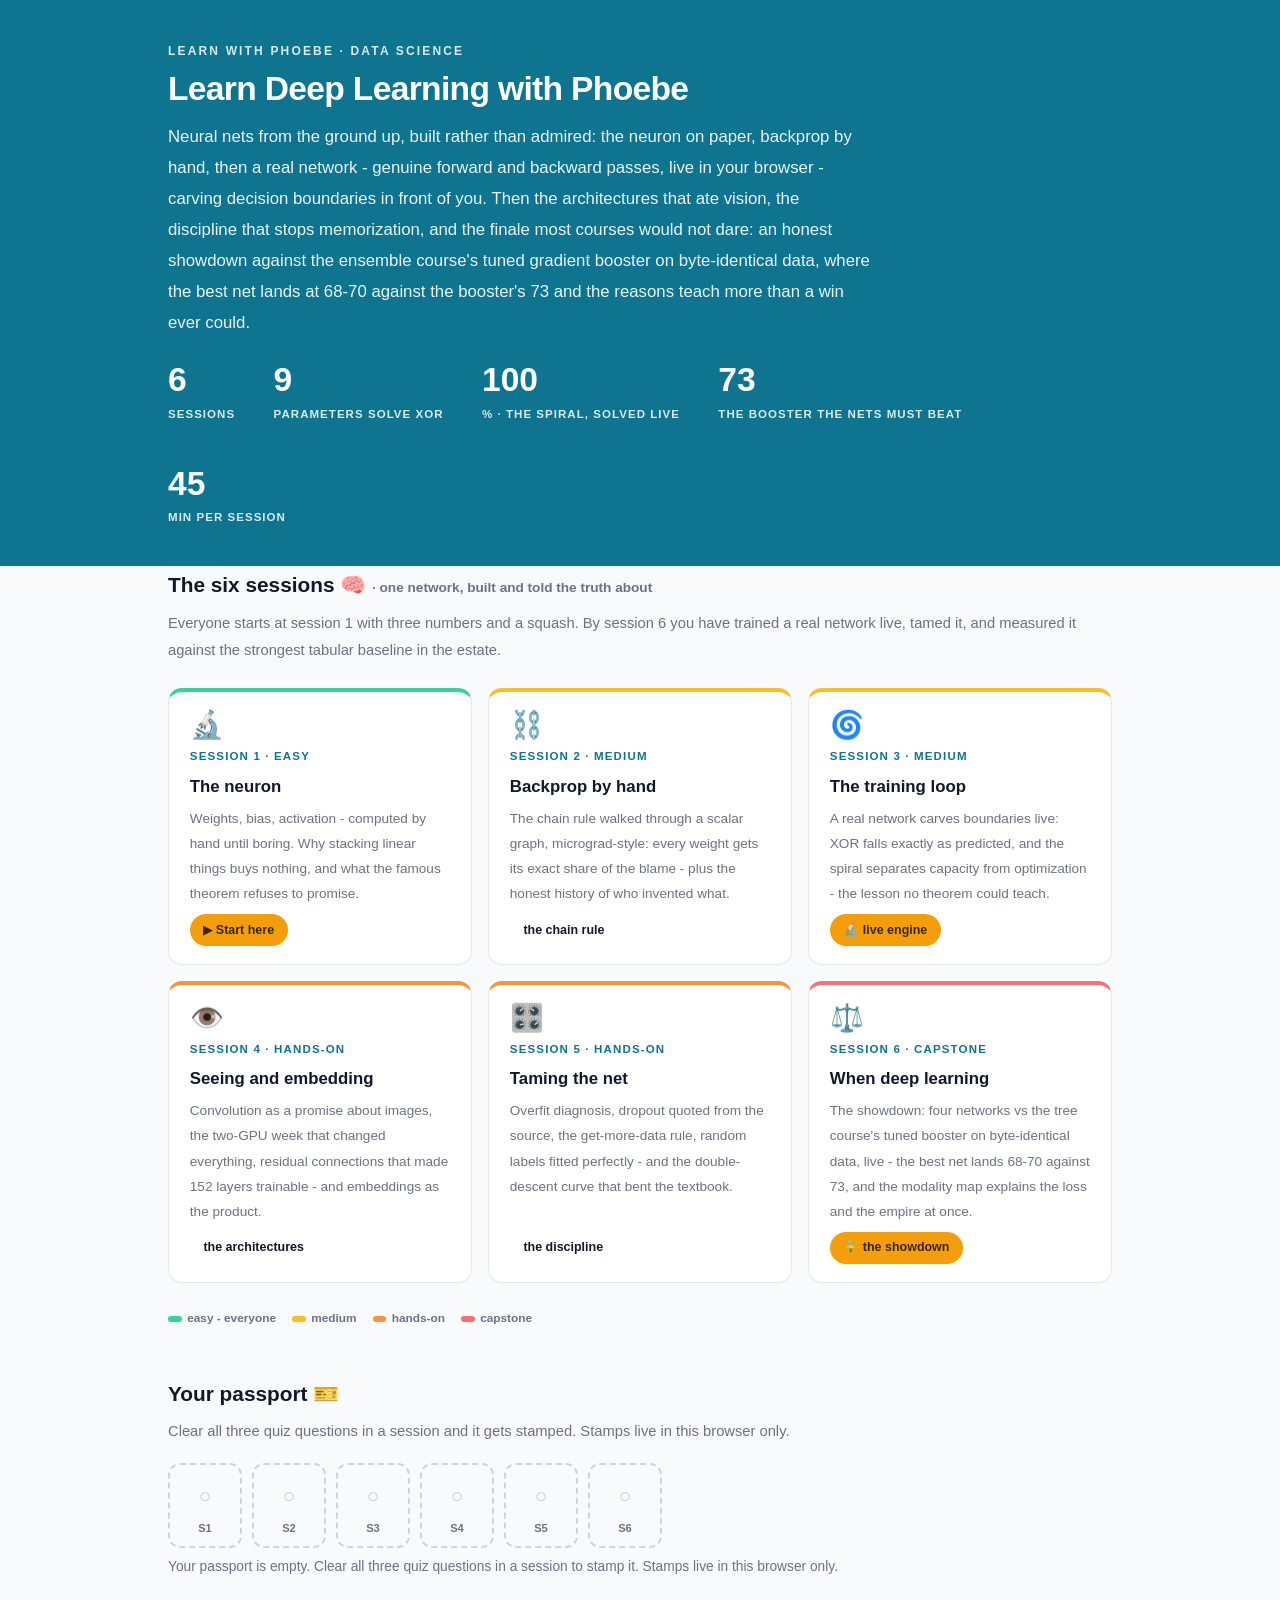
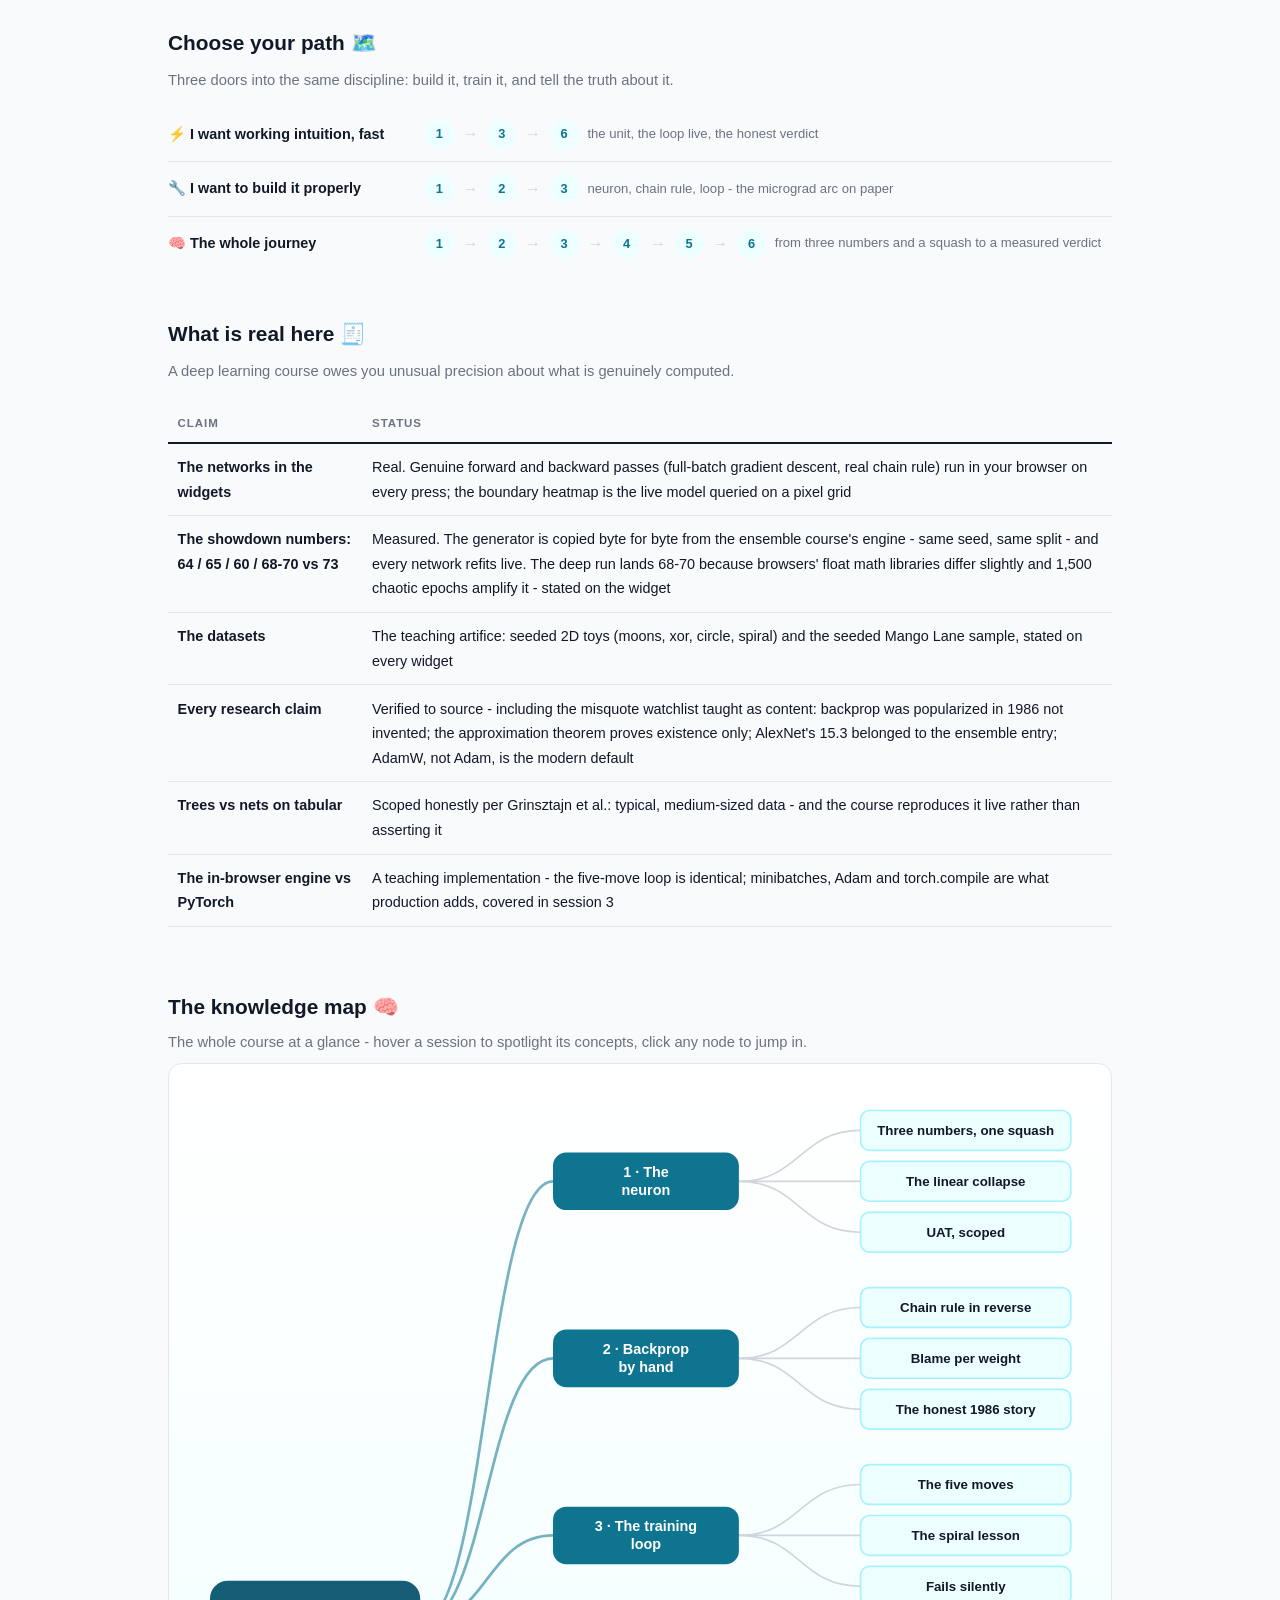
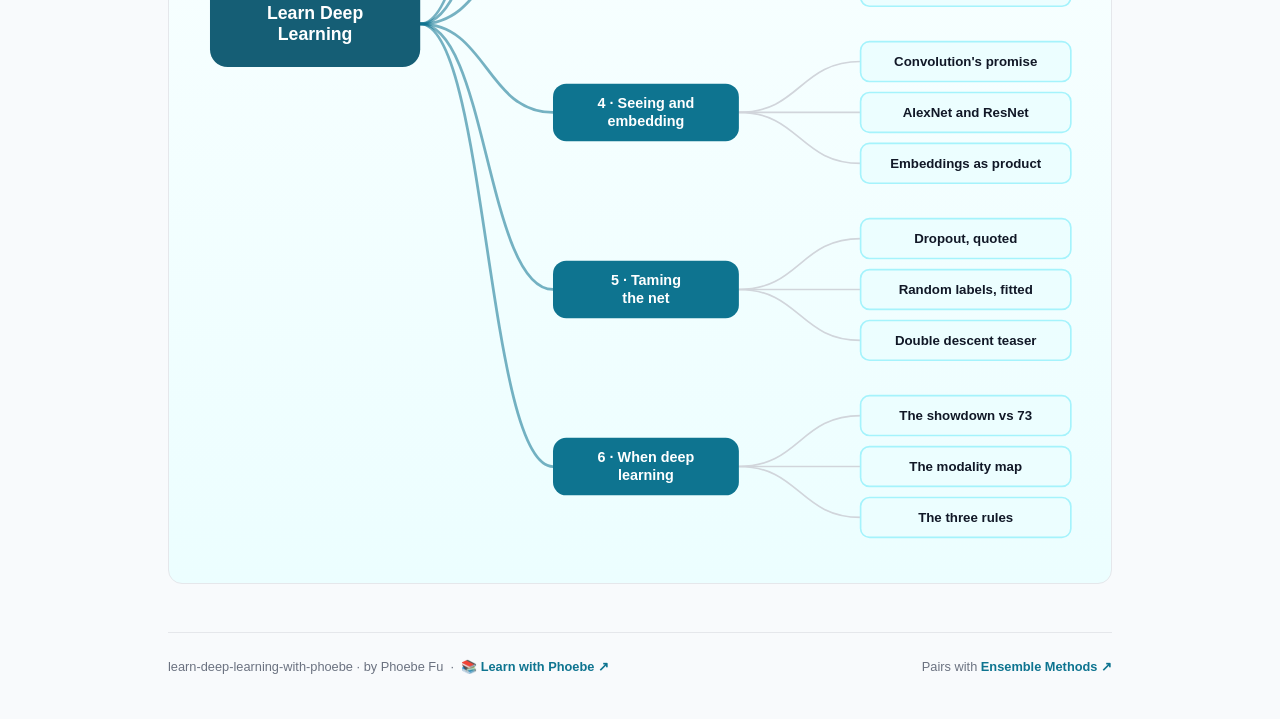
==== commit eb7a6f25: "Landing page: remove the internal source-map path from the footer The landing page is the course's p" ====
--- a/index.html
+++ b/index.html
@@ -209,7 +209,7 @@
 
   <footer class="pagefoot">
     <span>learn-deep-learning-with-phoebe · by Phoebe Fu &nbsp;·&nbsp; 📚 <a href="https://phoebefu6.github.io/learn-with-phoebe/">Learn with Phoebe ↗</a></span>
-    <span>Pairs with <a href="https://phoebefu6.github.io/learn-ensemble-methods-with-phoebe/">Ensemble Methods ↗</a> · source map: <span class="mono">materials/official-course-map.md</span></span>
+    <span>Pairs with <a href="https://phoebefu6.github.io/learn-ensemble-methods-with-phoebe/">Ensemble Methods ↗</a></span>
   </footer>
 
 </main>
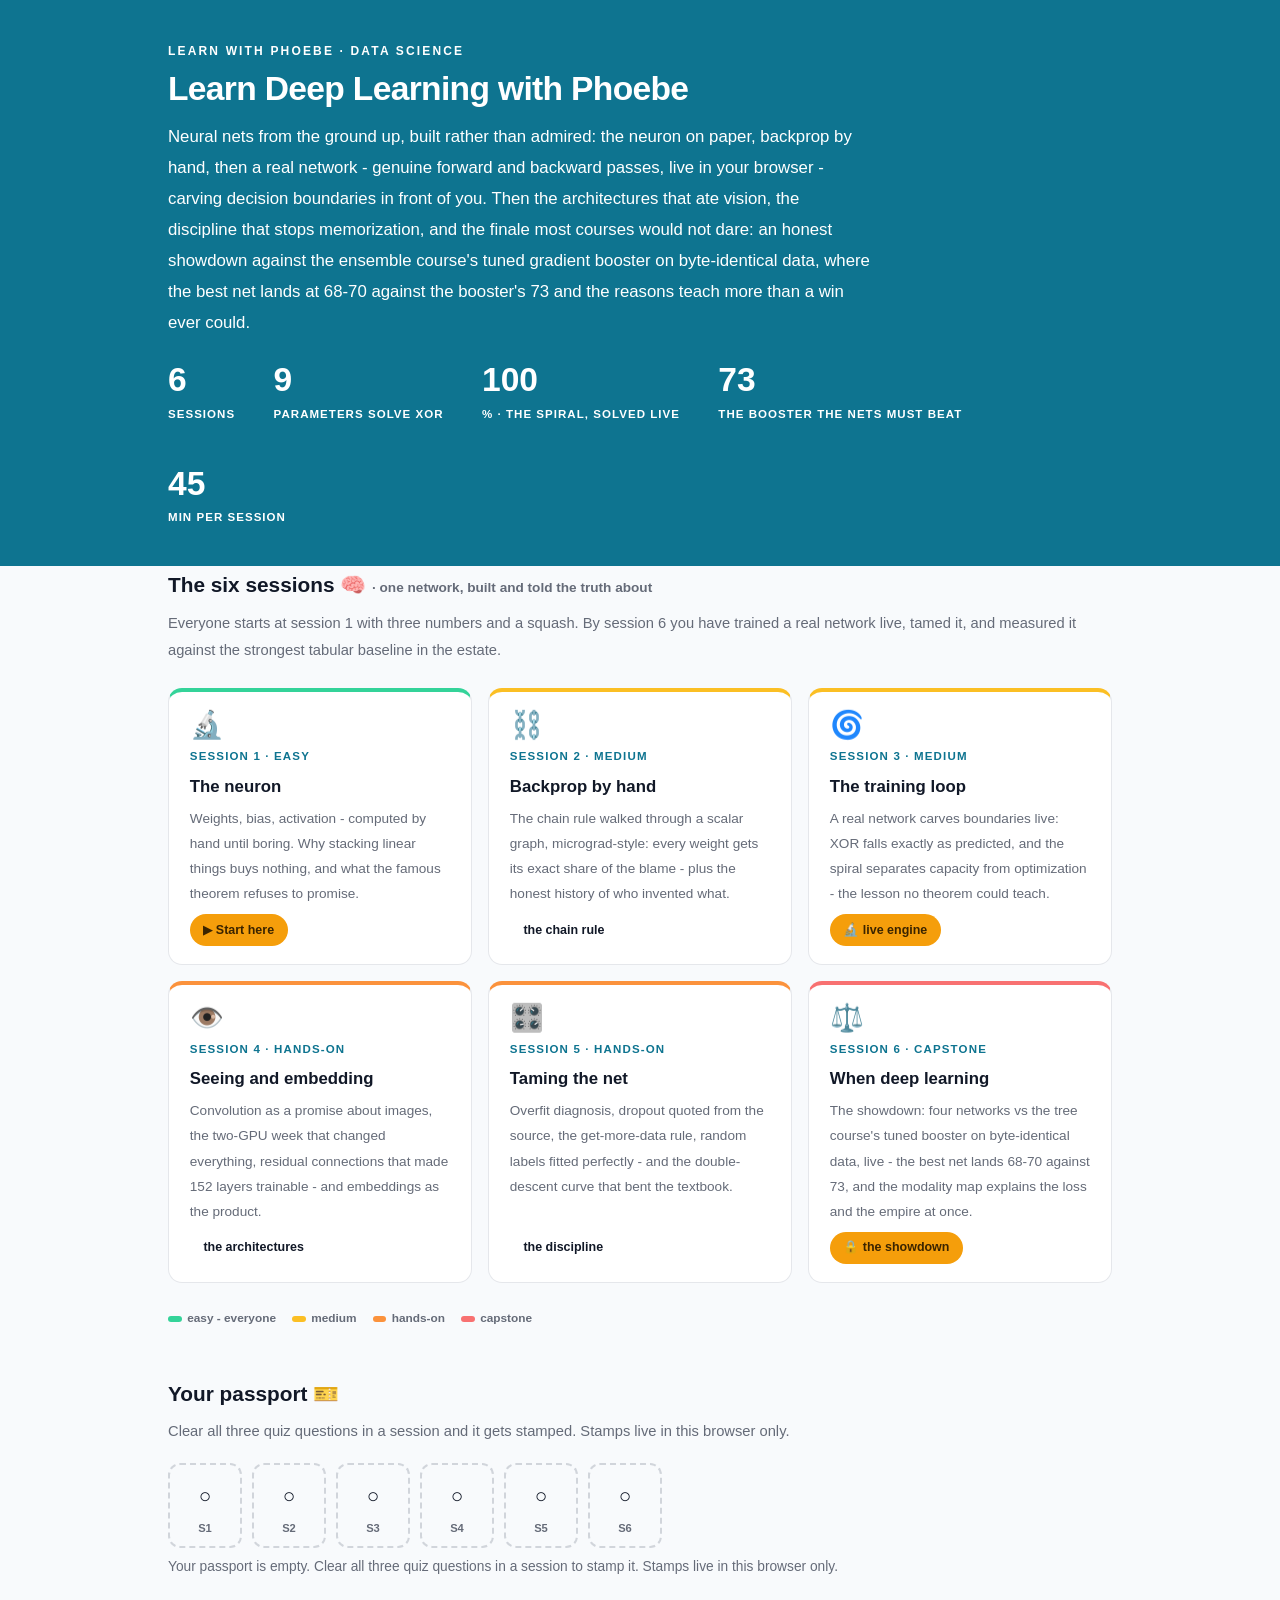
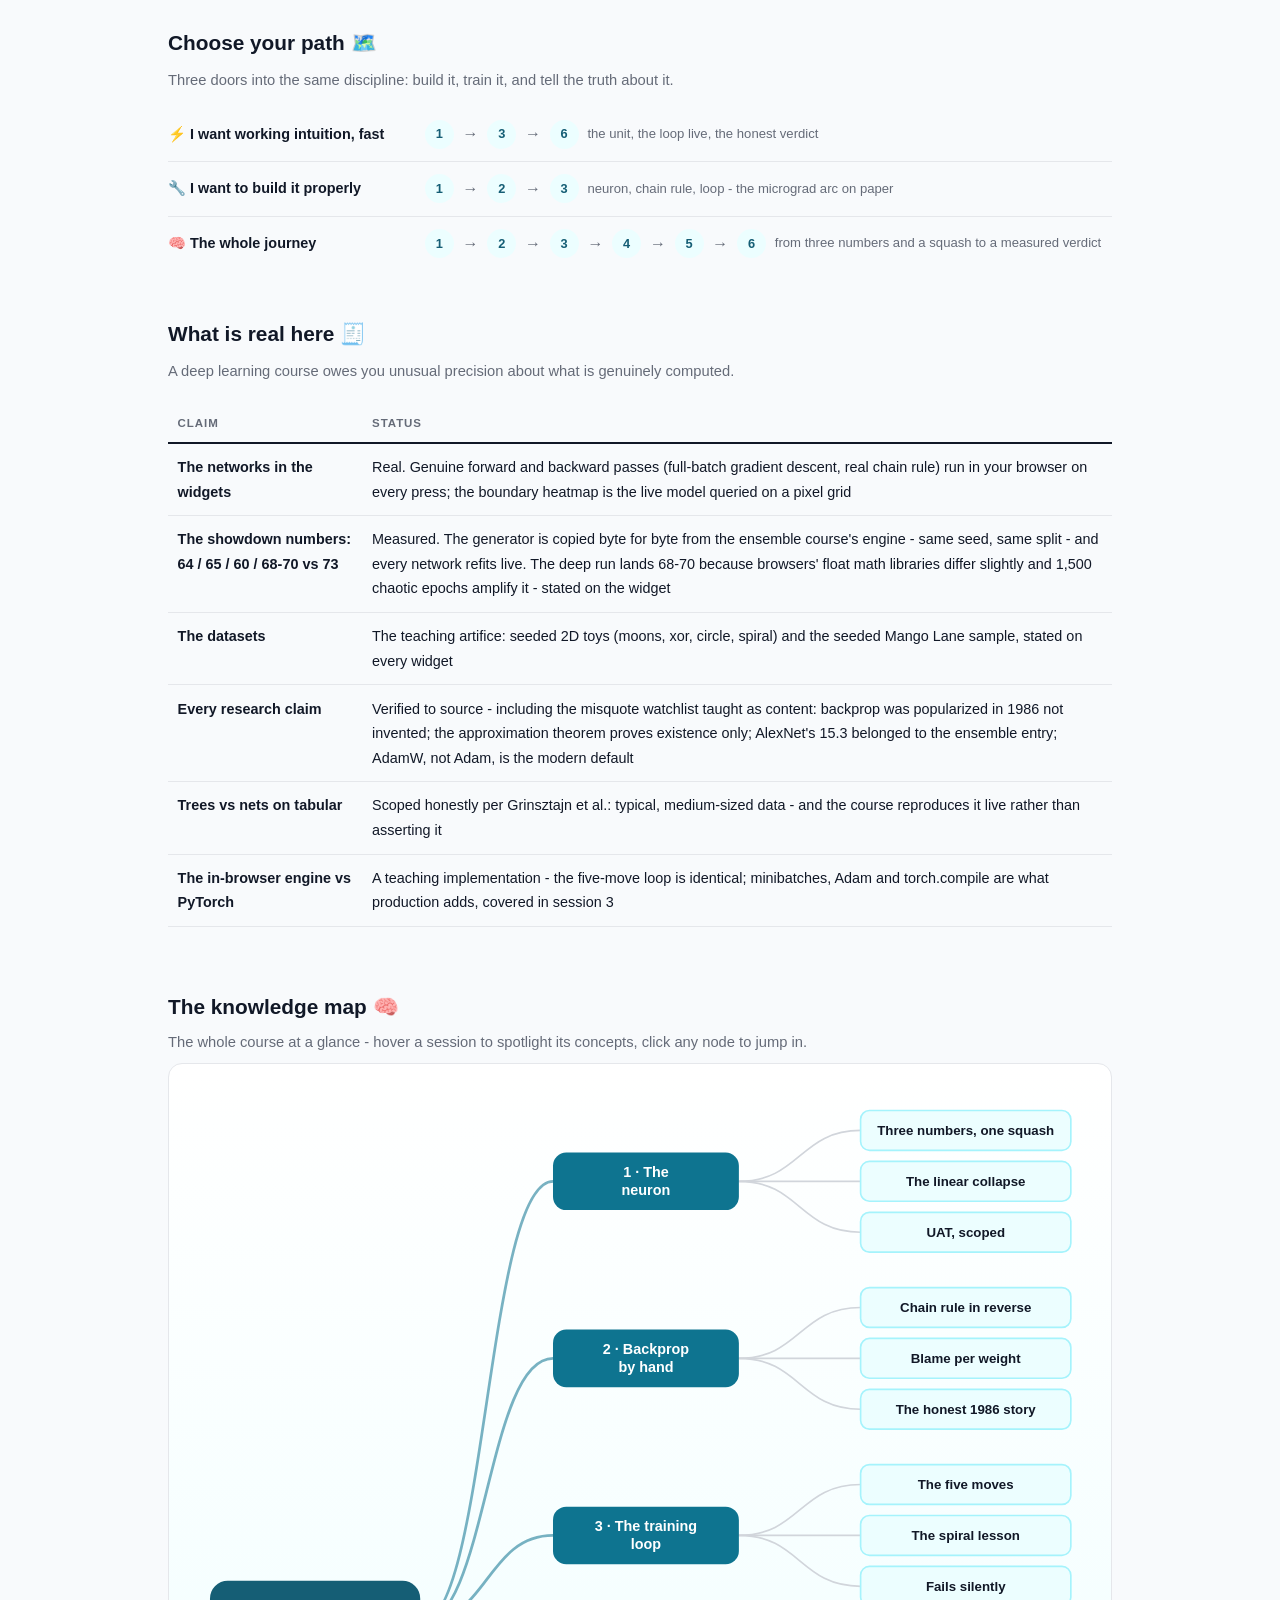
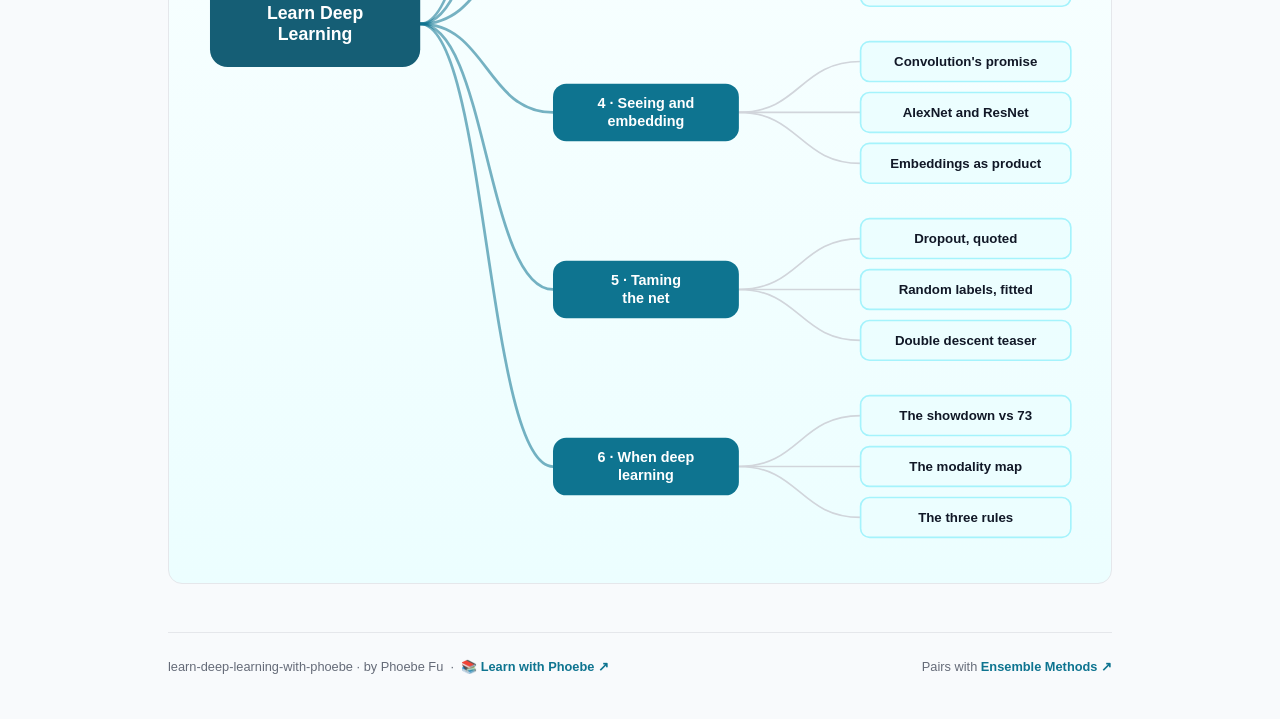
==== commit 316acf19: "Light surfaces everywhere: lightbox, cheat panel, code boxes; contrast and phone-width fixes Every d" ====
--- a/index.html
+++ b/index.html
@@ -17,12 +17,12 @@
 <meta name="twitter:image" content="https://phoebefu6.github.io/learn-deep-learning-with-phoebe/assets/og-cover.png">
 <!-- social:end -->
 <title>Learn Deep Learning with Phoebe</title>
-<link rel="stylesheet" href="assets/style.css?v=1">
+<link rel="stylesheet" href="assets/style.css?v=20">
 <style>
 
   .stats-row { display: flex; gap: 2.4rem; margin-top: 1.5rem; flex-wrap: wrap; }
   .stat b { display: block; font-size: 2.1rem; font-weight: 800; line-height: 1.05; font-variant-numeric: tabular-nums; }
-  .stat span { font-size: .72rem; opacity: .85; text-transform: uppercase; letter-spacing: .09em; font-weight: 600; }
+  .stat span { font-size: .72rem; opacity: 1; text-transform: uppercase; letter-spacing: .09em; font-weight: 600; }
 
   .course-grid { display: grid; grid-template-columns: repeat(auto-fit, minmax(17rem, 1fr)); gap: 1rem; margin-top: 1.5rem; }
   .course-card {
@@ -55,9 +55,9 @@
   .path { display: flex; gap: .55rem; align-items: center; padding: .75rem 0; border-bottom: .5px solid var(--hairline); flex-wrap: wrap; }
   .path:last-child { border-bottom: none; }
   .path b { min-width: 15.5rem; font-size: .9rem; }
-  .path .pstep { background: var(--indigo-50); color: var(--indigo); border-radius: 999px; padding: .16rem .68rem; font-weight: 700; font-size: .8rem; text-decoration: none; transition: all .12s ease; }
+  .path .pstep { background: var(--indigo-50); color: var(--indigo-deep); border-radius: 999px; padding: .16rem .68rem; font-weight: 700; font-size: .8rem; text-decoration: none; transition: all .12s ease; }
   .path .pstep:hover { background: var(--indigo); color: #fff; }
-  .path .parr { color: var(--faint); font-weight: 700; }
+  .path .parr { color: var(--muted); font-weight: 700; }
 
   .mm-section { margin-top: 1.6rem; }
   .mm-section h2 { font-size: 1.3rem; font-weight: 800; margin-bottom: .2rem; }
@@ -283,6 +283,6 @@
 };
 </script>
 <script src="assets/mindmap.js?v=1"></script>
-<script src="assets/app.js?v=2"></script>
+<script src="assets/app.js?v=20"></script>
 </body>
 </html>
--- a/assets/style.css
+++ b/assets/style.css
@@ -3,21 +3,22 @@
    (CSS var names still read --indigo/--amber; they hold SQL-blue values.) */
 
 :root {
+  --faint-text: #616B7B;
   --indigo: #0E7490;
   --indigo-deep: #155E75;
   --indigo-mid: #06B6D4;
   --indigo-soft: #A5F3FC;
   --indigo-50: #ECFEFF;
   --ink: #111827;
-  --muted: #6B7280;
+  --muted: #656B78;
   --faint: #D1D5DB;
   --hairline: #E5E7EB;
   --amber: #F59E0B;
   --amber-ink: #3A2400;
   --amber-50: #FFF7E6;
   --paper: #F8FAFC;
-  --code-bg: #06202B;
-  --code-ink: #D7ECF2;
+  --code-bg: #ECFEFF;
+  --code-ink: #111827;
   --radius: 14px;
 }
 
@@ -47,7 +48,7 @@
   font-size: .75rem;
   letter-spacing: .18em;
   text-transform: uppercase;
-  opacity: .85;
+  opacity: 1;
   font-weight: 600;
 }
 .masthead h1 {
@@ -58,7 +59,7 @@
   letter-spacing: -.02em;
 }
 .masthead h1 .accent { color: inherit; }
-.masthead .sub { font-size: 1.05rem; opacity: .92; max-width: 44rem; }
+.masthead .sub { font-size: 1.05rem; opacity: 1; max-width: 44rem; }
 
 .chip-row { display: flex; flex-wrap: wrap; gap: .5rem; margin-top: 1.1rem; }
 .chip {
@@ -72,7 +73,7 @@
   white-space: nowrap;
 }
 .chip.level { background: #fff; color: var(--indigo); }
-.chip.audience { background: rgba(255,255,255,.16); color: #fff; border: 1px solid rgba(255,255,255,.35); }
+.chip.audience { background: rgba(255,255,255,.08); color: #fff; border: 1px solid rgba(255,255,255,.35); }
 .chip.time { background: var(--ink); color: #fff; font-variant-numeric: tabular-nums; }
 
 
@@ -86,8 +87,9 @@
   border-bottom: 1px solid var(--hairline);
   padding: .55rem 0;
 }
-.toolbar .wrap { display: flex; align-items: center; gap: .6rem; }
-.toolbar .crumb { font-size: .8rem; color: var(--muted); font-weight: 600; margin-right: auto; }
+.toolbar .wrap { display: flex; align-items: center; gap: .5rem; flex-wrap: nowrap; }
+.toolbar .crumb { font-size: .8rem; color: var(--muted); font-weight: 600; margin-right: auto; min-width: 0; white-space: nowrap; overflow: hidden; text-overflow: ellipsis; }
+.toolbar .btn { white-space: nowrap; flex: none; padding: .38rem .8rem; font-size: .78rem; line-height: 1.2; }
 .toolbar .crumb a { color: var(--indigo); text-decoration: none; }
 .btn {
   border: 1px solid var(--hairline);
@@ -208,7 +210,7 @@
 .pill.light { background: var(--indigo-50); color: var(--indigo); }
 .pill.inkpill { background: var(--ink); color: #fff; }
 .pill.amber, .pill.peach { background: var(--amber); color: var(--amber-ink); }
-.pill.bare { color: var(--faint); }
+.pill.bare { color: var(--muted); }
 
 /* ---------- 4D grid ---------- */
 .grid-2 { display: grid; grid-template-columns: repeat(auto-fit, minmax(15rem, 1fr)); gap: .8rem; margin: .5rem 0 1rem; }
@@ -237,10 +239,11 @@
 table.clean td:first-child { font-weight: 600; }
 
 /* ---------- prompt boxes ---------- */
-.prompt-box {
+.prompt-box{
   position: relative;
-  background: var(--code-bg);
-  color: var(--code-ink);
+  background: #ECFEFF;
+  border: 1px solid #E5E7EB;
+  color: #111827;
   border-radius: var(--radius);
   padding: 1.1rem 1.2rem;
   margin: 1rem 0 1.2rem;
@@ -250,12 +253,12 @@
   white-space: pre-wrap;
   word-break: break-word;
 }
-.prompt-box .label {
+.prompt-box .label{
   position: absolute;
   top: -0.7rem;
   left: 1rem;
-  background: var(--indigo);
-  color: #fff;
+  background: #0E7490;
+  color: #FFFFFF;
   font-family: "Inter", -apple-system, sans-serif;
   font-size: .68rem;
   font-weight: 700;
@@ -266,13 +269,13 @@
 }
 .prompt-box.bad .label { background: var(--faint); color: var(--ink); }
 .prompt-box.good .label { background: var(--amber); color: var(--amber-ink); }
-.copy-btn {
+.copy-btn{
   position: absolute;
   top: .7rem;
   right: .7rem;
-  background: rgba(255,255,255,.1);
-  border: 1px solid rgba(255,255,255,.25);
-  color: #fff;
+  background: #FFFFFF;
+  border: 1px solid #E5E7EB;
+  color: #111827;
   border-radius: 999px;
   padding: .25rem .8rem;
   font-size: .72rem;
@@ -281,17 +284,21 @@
   font-family: "Inter", -apple-system, sans-serif;
   transition: background .15s ease;
 }
-.copy-btn:hover { background: rgba(255,255,255,.22); }
+.copy-btn:hover { background: #E5E7EB; }
 .copy-btn.copied { background: var(--amber); border-color: var(--amber); color: var(--amber-ink); }
 
 /* ---------- demo steps ---------- */
 .steps { counter-reset: step; margin: .6rem 0 1rem; }
 .step {
-  display: flex;
-  gap: .9rem;
+  display: grid;
+  grid-template-columns: max-content minmax(0, 1fr);
+  column-gap: .9rem;
+  row-gap: .2rem;
   padding: .85rem 0;
   border-bottom: .5px solid var(--hairline);
 }
+.step > * { grid-column: 2; min-width: 0; }
+.step > .prompt-box { margin: .8rem 0 .4rem; }
 .step:last-child { border-bottom: none; }
 .step::before {
   counter-increment: step;
@@ -367,11 +374,11 @@
   gap: .4rem;
 }
 
-.lightbox {
+.lightbox{
   position: fixed;
   inset: 0;
   z-index: 100;
-  background: rgba(17,24,39,.9);
+  background: rgba(248,250,252,.97);
   display: none;
   align-items: center;
   justify-content: center;
@@ -379,8 +386,10 @@
   cursor: zoom-out;
 }
 .lightbox.open { display: flex; }
-.lightbox .inner {
+.lightbox .inner{
   background: #fff;
+  border: 1px solid #E5E7EB;
+  box-shadow: 0 10px 40px rgba(17,24,39,.14);
   border-radius: var(--radius);
   padding: 2rem;
   max-width: 94vw;
@@ -388,13 +397,12 @@
   overflow: auto;
 }
 .lightbox .inner svg, .lightbox .inner img { width: min(88vw, 70rem); height: auto; }
-.lightbox .close-hint {
+.lightbox .close-hint{
   position: fixed;
   top: 1rem; right: 1.4rem;
-  color: #fff;
+  color: #111827;
   font-size: .8rem;
   font-weight: 600;
-  opacity: .8;
 }
 
 /* ---------- courses covered ---------- */
@@ -413,19 +421,20 @@
 .covered-row .note { margin-left: auto; color: var(--muted); font-size: .78rem; text-align: right; }
 
 /* ---------- cheat sheet footer ---------- */
-.cheat {
-  background: var(--ink);
-  color: #fff;
+.cheat{
+  background: #ECFEFF;
+  border: 1px solid #E5E7EB;
+  color: #111827;
   border-radius: var(--radius);
   padding: 1.6rem 1.6rem 1.3rem;
   margin-top: 3rem;
 }
 .cheat h3 { font-size: 1.1rem; margin-bottom: 1rem; }
-.cheat h3 span { color: var(--indigo-soft); }
+.cheat h3 span { color: #0E7490; }
 .cheat .grid-2 { gap: 1rem; }
 .cheat .cheat-item { border-left: 3px solid var(--indigo-mid); padding-left: .8rem; }
-.cheat .cheat-item b { display: block; font-size: .85rem; color: var(--indigo-soft); }
-.cheat .cheat-item span { font-size: .82rem; opacity: .85; }
+.cheat .cheat-item b { display: block; font-size: .85rem; color: #155E75; }
+.cheat .cheat-item span { font-size: .82rem; color: #6B7280; }
 
 footer.pagefoot {
   border-top: 1px solid var(--hairline);
@@ -520,7 +529,7 @@
   margin-top: 1.1rem;
   flex-wrap: wrap;
 }
-.journey .jlabel { font-size: .7rem; font-weight: 700; text-transform: uppercase; letter-spacing: .09em; opacity: .8; margin-right: .3rem; }
+.journey .jlabel { font-size: .7rem; font-weight: 700; text-transform: uppercase; letter-spacing: .09em; opacity: 1; margin-right: .3rem; }
 .journey a {
   width: 1.7rem; height: 1.7rem;
   border-radius: 999px;
@@ -795,7 +804,10 @@
   /* 44px tap targets */
   details.card summary { min-height: 44px; }
   .qopt { min-height: 44px; display: flex; align-items: center; padding: .7rem .9rem; }
-  .toolbar .btn, .pagefoot a { min-height: 44px; display: inline-flex; align-items: center; }
+  .toolbar .btn, .pagefoot a { min-height: 44px; display: inline-flex; align-items: center; justify-content: center; }
+  .toolbar .crumb, .toolbar #zoom-toggle { display: none; }
+  .toolbar .btn { flex: 1 1 0; padding: .3rem .4rem; font-size: .72rem; }
+  table.clean { display: block; overflow-x: auto; -webkit-overflow-scrolling: touch; }
 }
 
 @media (max-width: 640px) {
@@ -1115,7 +1127,7 @@
   transition: all .18s ease;
 }
 .pp-stamp:hover { border-color: var(--indigo-soft); }
-.pp-stamp i { font-size: 1.3rem; font-style: normal; opacity: .35; }
+.pp-stamp i { font-size: 1.3rem; font-style: normal; opacity: 1; }
 .pp-stamp b { font: 800 0.7rem Inter, sans-serif; }
 .pp-stamp.got {
   border-style: solid; border-color: var(--indigo);
@@ -1179,7 +1191,7 @@
 .dh-track { display: flex; flex-wrap: wrap; gap: 3px; }
 .dh-cell { font: 700 0.66rem ui-monospace, Menlo, monospace; padding: 3px 6px; border-radius: 5px;
   background: var(--indigo-50); color: var(--indigo-deep); transition: all .1s linear; }
-.dh-cell.rest { background: var(--paper); color: var(--faint); }
+.dh-cell.rest { background: var(--paper); color: var(--faint-text); }
 .dh-cell.now { background: var(--amber); color: var(--amber-ink); transform: scale(1.18); }
 .dh-panel { border: 1px solid var(--hairline); border-radius: var(--radius); background: #fff; overflow: hidden; }
 .dh-phead { display: flex; align-items: center; gap: 10px; flex-wrap: wrap;
@@ -1295,3 +1307,28 @@
 .dl-row.dl-bench { background: var(--indigo-50); border: 1px solid var(--indigo-soft); }
 .dl-row .dl-mark { text-align: center; color: var(--indigo); font-weight: 700; }
 @media (max-width: 720px) { .dl-row { grid-template-columns: 64px 1fr; } .dl-row .dl-res { grid-column: 1 / -1; } }
+
+/* layout-patch-3: phone-width overflow (2026-10-10) */
+.sql-bar { flex-wrap: wrap; }
+@media (max-width: 480px) {
+  .covered-row { flex-wrap: wrap; }
+  .covered-row .note { margin-left: 0; text-align: left; flex-basis: 100%; }
+  details.card summary { flex-wrap: wrap; }
+  details.card summary .mini { white-space: normal; }
+  .wk, .sqlbox, .prompt-box, pre { max-width: 100%; overflow-x: auto; }
+  .mono, code, strong, .note { overflow-wrap: anywhere; }
+  select, input[type=range], label { max-width: 100%; }
+  canvas, svg, img { max-width: 100%; height: auto; }
+  .tree-kids, .tree-node-wrap, .tree-node, .rb-night, .al-row, .gd-field, .tl-row, .sl-row { max-width: 100%; overflow-x: auto; }
+  .tl-cols, .sl-cols, .bb-cols, .ev-cols, [class$="-cols"] { grid-template-columns: 1fr !important; display: grid; }
+  .tl-cols > *, .sl-cols > *, [class$="-cols"] > * { min-width: 0; max-width: 100%; }
+  .mono { white-space: normal; }
+  .er-w, .bb-lab, .tl-lev, .sl-lev { max-width: 100%; white-space: normal; }
+}
+/* contrast-patch-2b */
+.cheat a { color: var(--indigo-deep, var(--ink)); }
+.chip.audience { background: transparent; border-color: rgba(255,255,255,.55); }
+.masthead a, .masthead .sub a { color: #fff; text-decoration: underline; text-underline-offset: 2px; }
+.prompt-box b, .prompt-box strong { color: var(--indigo-deep, var(--ink)); }
+.prompt-box span, .prompt-box em, .prompt-box i { color: inherit; }
+.pp-stamp i { color: var(--ink); }
